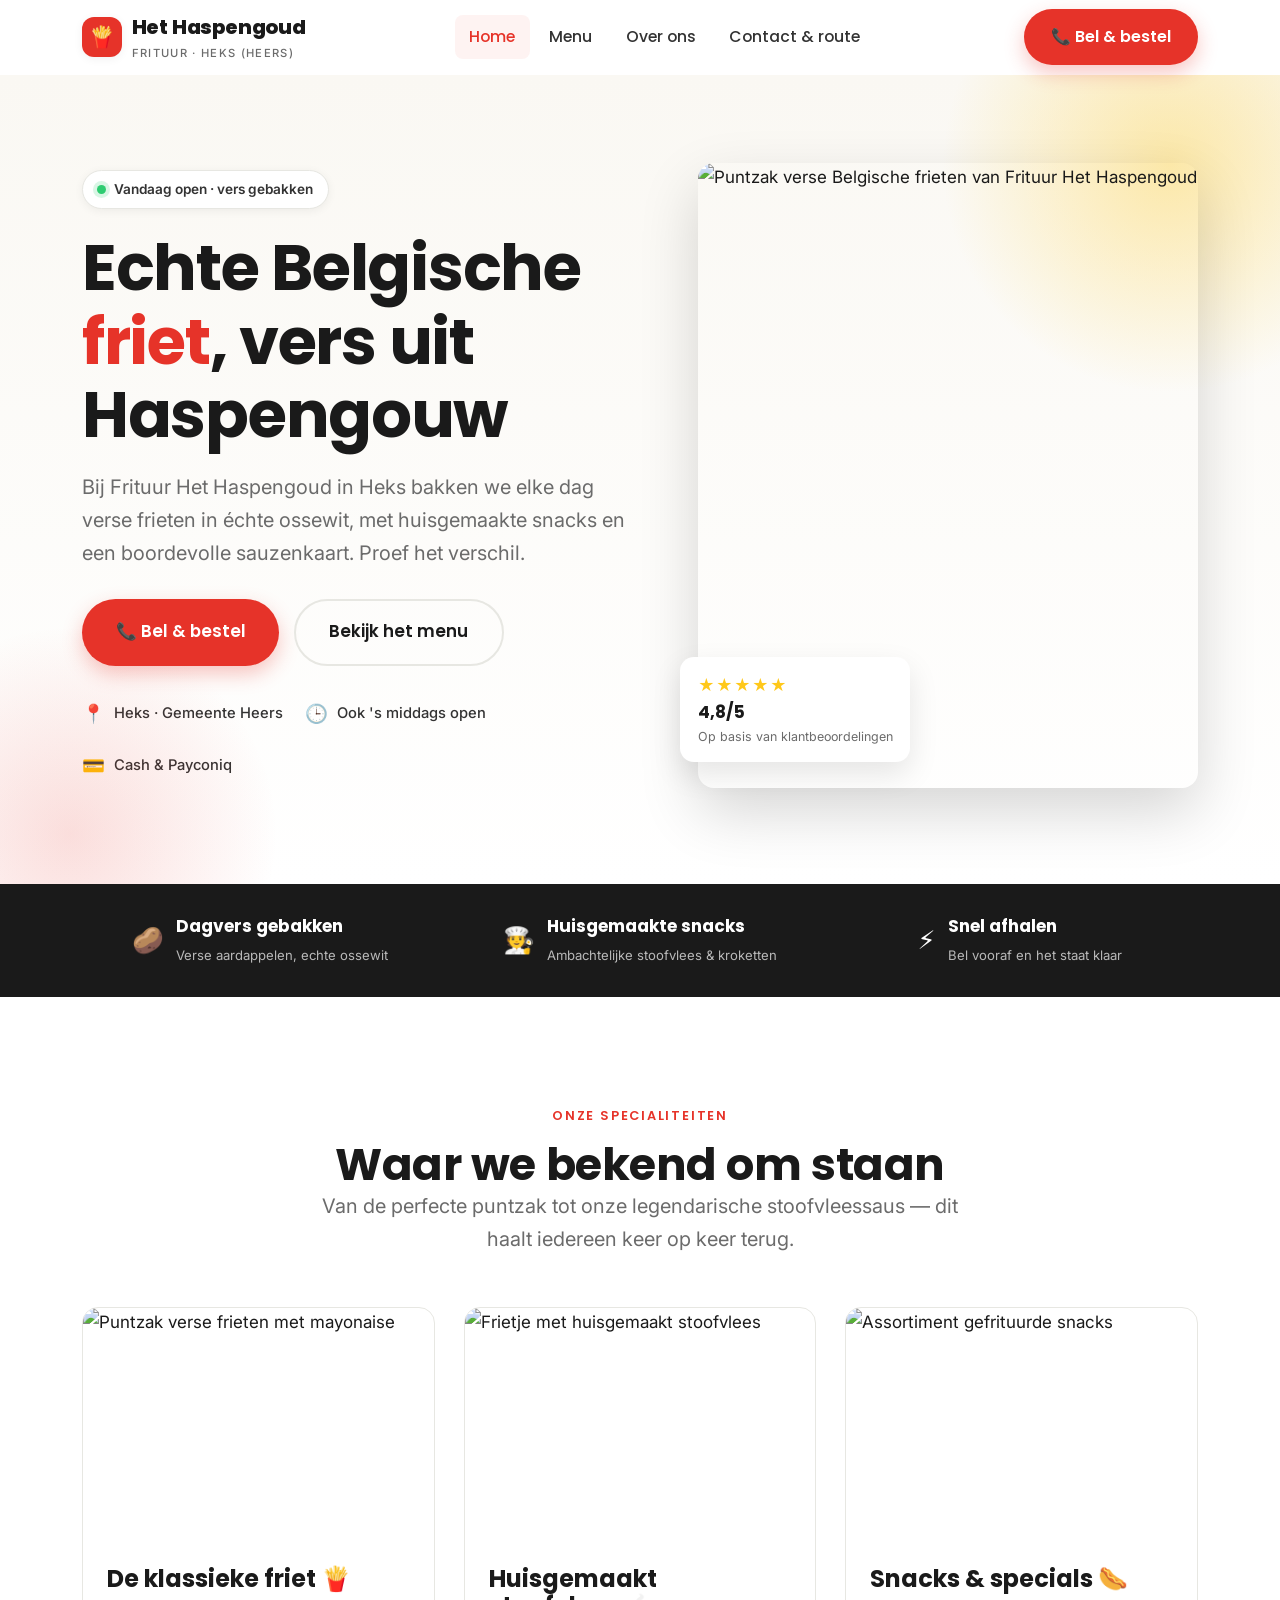
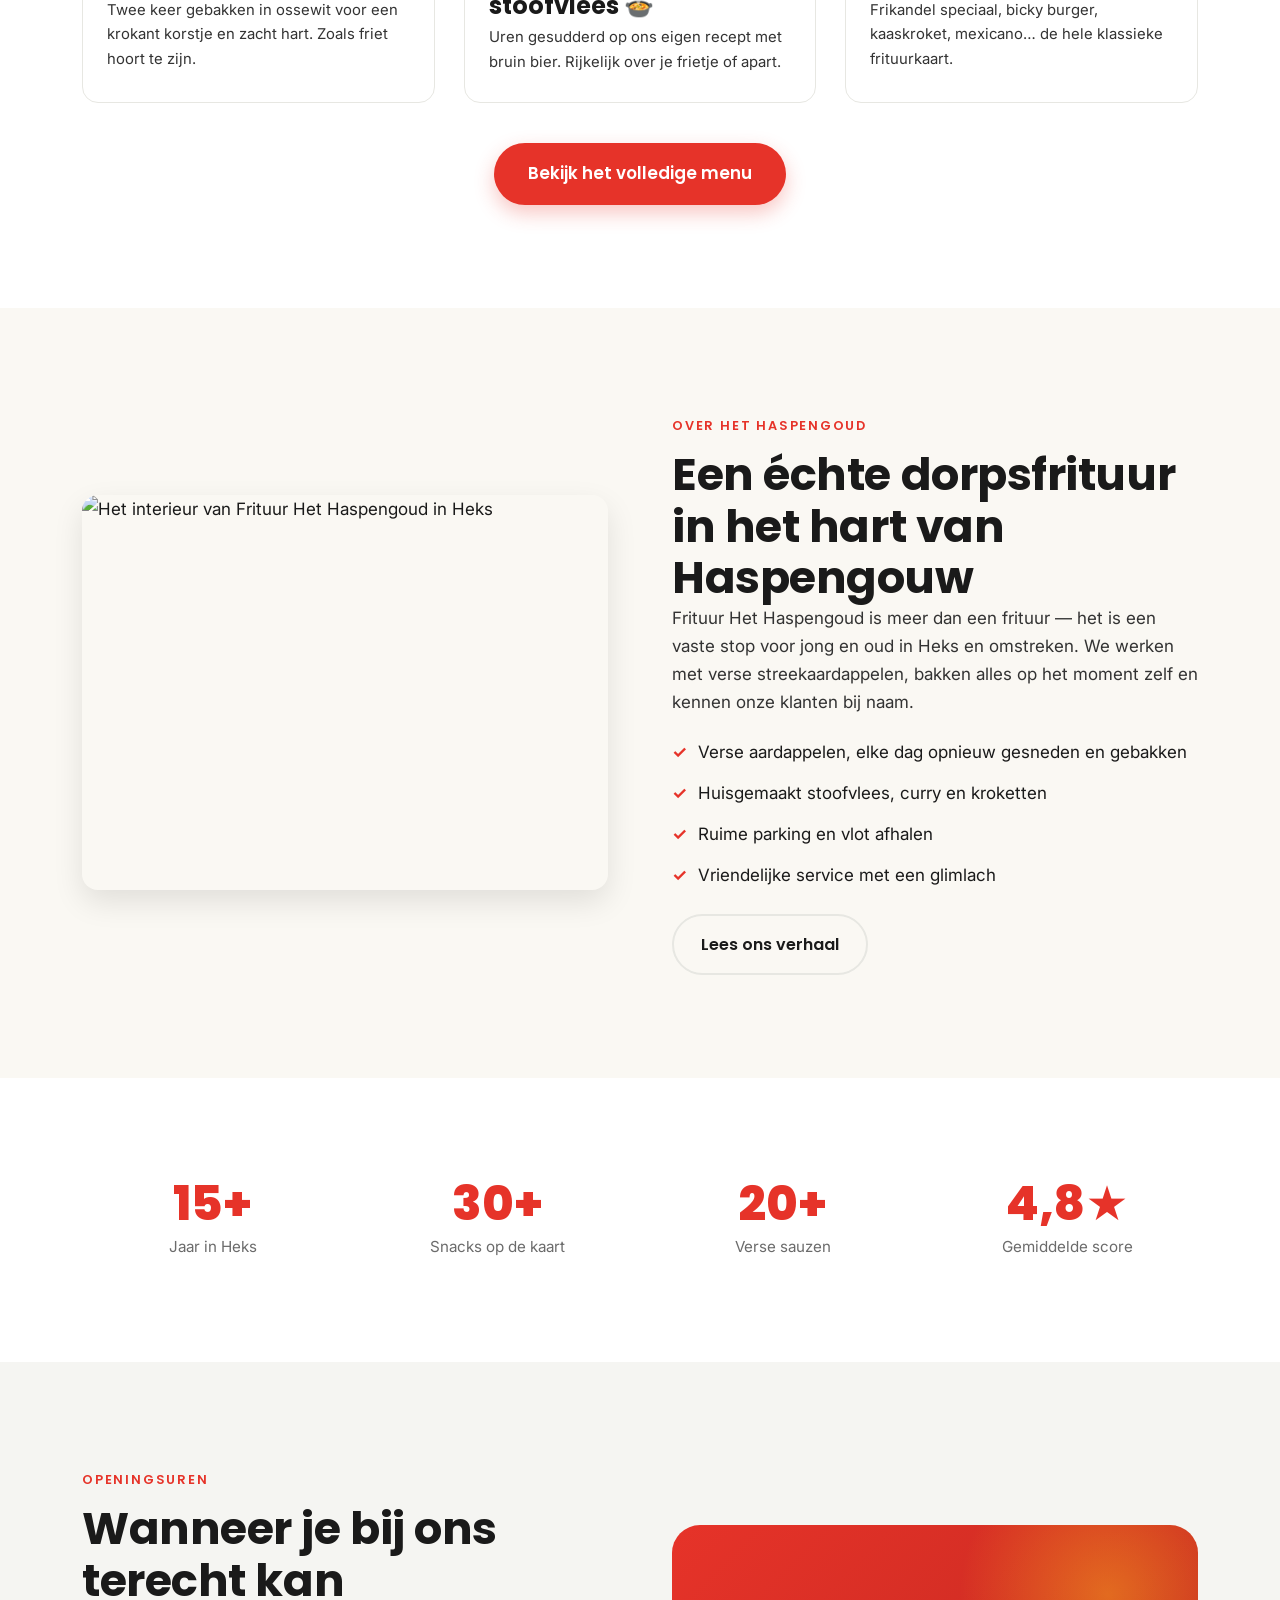
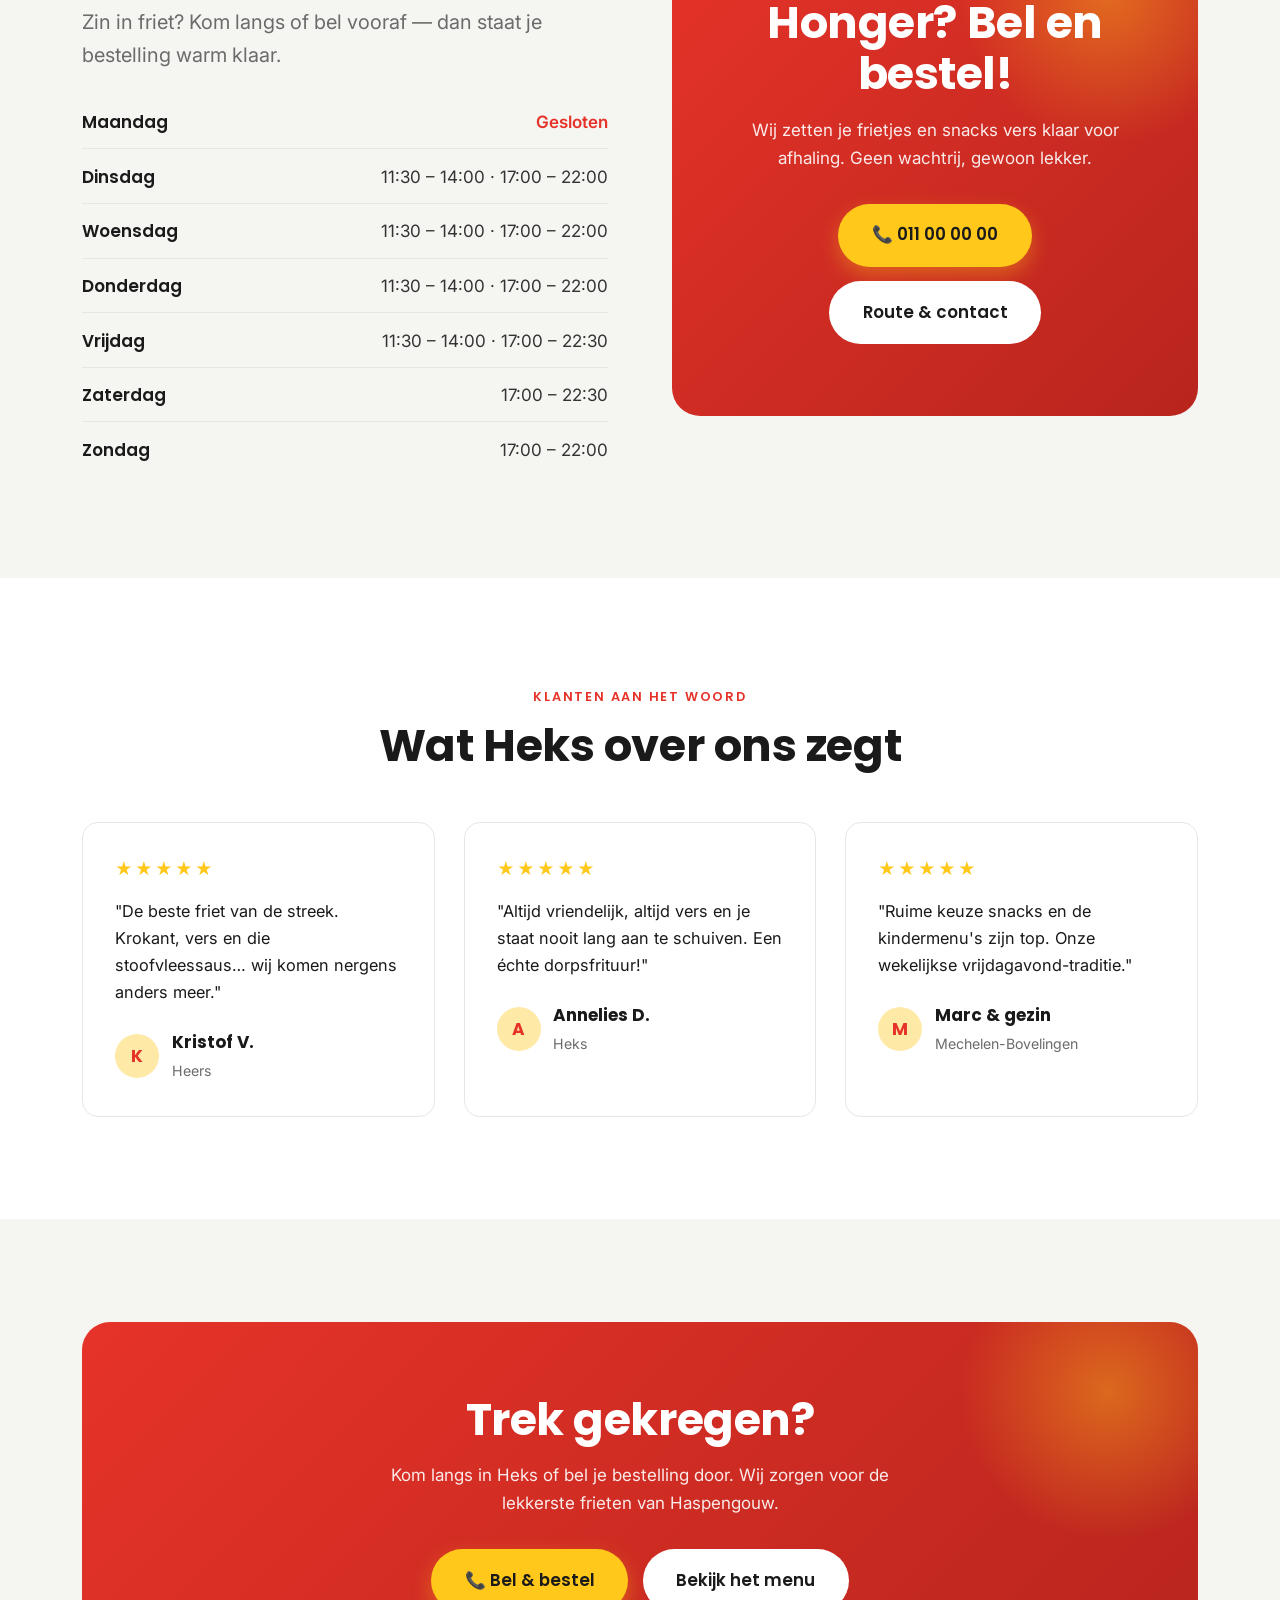
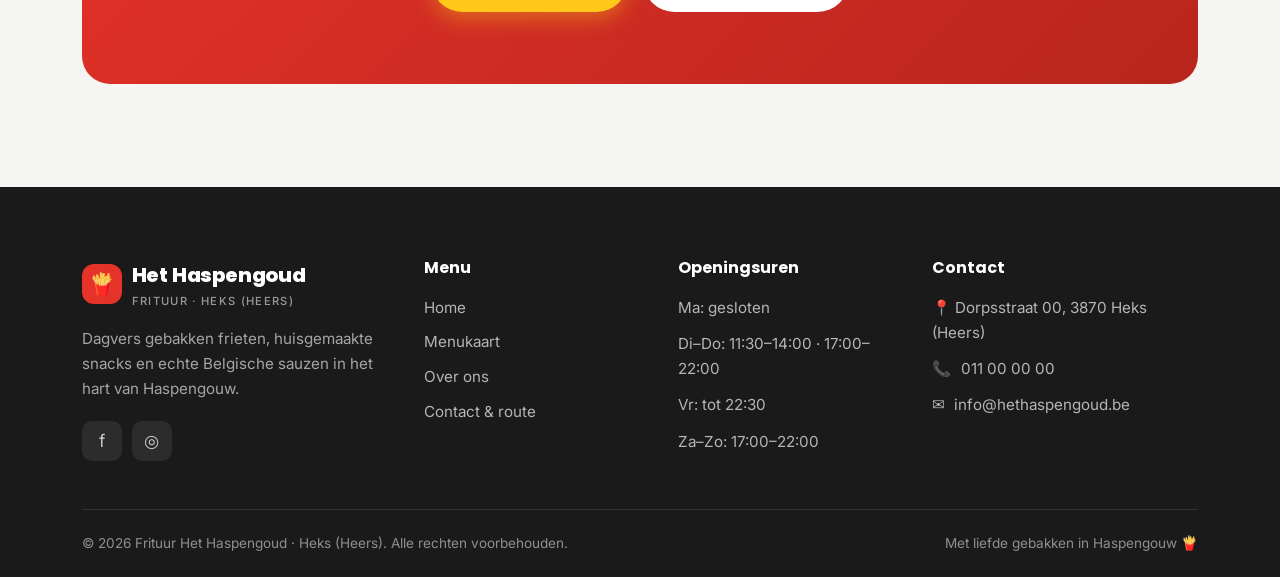
==== index.html @ 10d3e7b6 "Initiele website Frituur Het Haspengoud (Heks/Heers) 4 paginas (home, menu, over-ons, contact) met g" ====
<!DOCTYPE html>
<html lang="nl">
<head>
  <meta charset="UTF-8" />
  <meta name="viewport" content="width=device-width, initial-scale=1.0" />
  <title>Frituur Het Haspengoud — Verse Belgische friet in Heks (Heers)</title>
  <meta name="description" content="Frituur Het Haspengoud in Heks (Heers): dagvers gebakken frieten, huisgemaakte snacks en echte Belgische sauzen. Afhalen? Bel en bestel of kom langs in Haspengouw." />
  <meta name="keywords" content="frituur Heks, frituur Heers, friet Haspengouw, frituur Limburg, verse friet, snackbar Heers" />

  <!-- Open Graph -->
  <meta property="og:type" content="restaurant" />
  <meta property="og:title" content="Frituur Het Haspengoud — Verse Belgische friet in Heks (Heers)" />
  <meta property="og:description" content="Dagvers gebakken frieten, huisgemaakte snacks en echte Belgische sauzen in het hart van Haspengouw." />
  <meta property="og:locale" content="nl_BE" />
  <!-- <meta property="og:image" content="VERVANG-MET-URL-NAAR-FOTO.jpg" /> -->

  <link rel="preconnect" href="https://fonts.googleapis.com" />
  <link rel="preconnect" href="https://fonts.gstatic.com" crossorigin />
  <link href="https://fonts.googleapis.com/css2?family=Poppins:wght@500;600;700;800&family=Inter:wght@400;500;600&display=swap" rel="stylesheet" />
  <link rel="stylesheet" href="styles.css" />
</head>
<body>

  <!-- ============ HEADER ============ -->
  <header class="site-header">
    <div class="container nav">
      <a href="index.html" class="brand" aria-label="Frituur Het Haspengoud — home">
        <span class="brand__mark">🍟</span>
        <span>Het Haspengoud<small>Frituur · Heks (Heers)</small></span>
      </a>

      <nav class="nav-links" aria-label="Hoofdmenu">
        <a href="index.html">Home</a>
        <a href="menu.html">Menu</a>
        <a href="over-ons.html">Over ons</a>
        <a href="contact.html">Contact &amp; route</a>
      </nav>

      <div class="nav-cta">
        <!-- VERVANG telefoonnummer overal door je échte nummer -->
        <a href="tel:+3211000000" class="btn btn--primary nav-call">📞 Bel &amp; bestel</a>
        <button class="nav-toggle" aria-label="Menu openen" aria-expanded="false" aria-controls="hoofdmenu">
          <span></span><span></span><span></span>
        </button>
      </div>
    </div>
  </header>

  <main>
    <!-- ============ HERO ============ -->
    <section class="hero">
      <div class="container hero__grid">
        <div class="hero__content reveal">
          <span class="hero__badge"><span class="dot"></span> Vandaag open · vers gebakken</span>
          <h1>Echte Belgische <span>friet</span>, vers uit Haspengouw</h1>
          <p class="lead">Bij Frituur Het Haspengoud in Heks bakken we elke dag verse frieten in échte ossewit, met huisgemaakte snacks en een boordevolle sauzenkaart. Proef het verschil.</p>
          <div class="btn-row">
            <a href="tel:+3211000000" class="btn btn--primary btn--lg">📞 Bel &amp; bestel</a>
            <a href="menu.html" class="btn btn--ghost btn--lg">Bekijk het menu</a>
          </div>
          <div class="hero__meta">
            <div><span class="ic">📍</span> Heks · Gemeente Heers</div>
            <div><span class="ic">🕒</span> Ook 's middags open</div>
            <div><span class="ic">💳</span> Cash &amp; Payconiq</div>
          </div>
        </div>

        <div class="hero__media reveal d1">
          <!-- FOTO: vervang door een sfeerfoto van je frituur of een puntzak verse friet -->
          <img src="https://placehold.co/720x900/E63329/ffffff?text=Verse+friet+%F0%9F%8D%9F" alt="Puntzak verse Belgische frieten van Frituur Het Haspengoud" />
          <div class="hero__float">
            <div>
              <div class="stars">★★★★★</div>
              <strong>4,8/5</strong>
              <small>Op basis van klantbeoordelingen</small>
            </div>
          </div>
        </div>
      </div>
    </section>

    <!-- ============ USP STRIP ============ -->
    <section class="strip">
      <div class="container">
        <div class="strip__item"><span class="ic">🥔</span><div><strong>Dagvers gebakken</strong><small>Verse aardappelen, echte ossewit</small></div></div>
        <div class="strip__item"><span class="ic">🧑‍🍳</span><div><strong>Huisgemaakte snacks</strong><small>Ambachtelijke stoofvlees &amp; kroketten</small></div></div>
        <div class="strip__item"><span class="ic">⚡</span><div><strong>Snel afhalen</strong><small>Bel vooraf en het staat klaar</small></div></div>
      </div>
    </section>

    <!-- ============ SPECIALITEITEN ============ -->
    <section class="section">
      <div class="container">
        <div class="section-head text-center reveal">
          <span class="eyebrow">Onze specialiteiten</span>
          <h2>Waar we bekend om staan</h2>
          <p class="lead">Van de perfecte puntzak tot onze legendarische stoofvleessaus — dit haalt iedereen keer op keer terug.</p>
        </div>

        <div class="grid grid--3">
          <article class="spec-card reveal">
            <!-- FOTO: puntzak friet -->
            <img src="https://placehold.co/600x400/FFC81A/1A1A1A?text=Verse+friet" alt="Puntzak verse frieten met mayonaise" />
            <div class="spec-card__body">
              <h3>De klassieke friet 🍟</h3>
              <p>Twee keer gebakken in ossewit voor een krokant korstje en zacht hart. Zoals friet hoort te zijn.</p>
            </div>
          </article>
          <article class="spec-card reveal d1">
            <!-- FOTO: frietje stoofvlees -->
            <img src="https://placehold.co/600x400/8B4513/ffffff?text=Stoofvlees" alt="Frietje met huisgemaakt stoofvlees" />
            <div class="spec-card__body">
              <h3>Huisgemaakt stoofvlees 🍲</h3>
              <p>Uren gesudderd op ons eigen recept met bruin bier. Rijkelijk over je frietje of apart.</p>
            </div>
          </article>
          <article class="spec-card reveal d2">
            <!-- FOTO: snacks / frikandel speciaal -->
            <img src="https://placehold.co/600x400/E63329/ffffff?text=Snacks" alt="Assortiment gefrituurde snacks" />
            <div class="spec-card__body">
              <h3>Snacks &amp; specials 🌭</h3>
              <p>Frikandel speciaal, bicky burger, kaaskroket, mexicano… de hele klassieke frituurkaart.</p>
            </div>
          </article>
        </div>

        <div class="btn-row center" style="margin-top:2.5rem">
          <a href="menu.html" class="btn btn--primary btn--lg">Bekijk het volledige menu</a>
        </div>
      </div>
    </section>

    <!-- ============ OVER / SPLIT ============ -->
    <section class="section section--cream">
      <div class="container split">
        <div class="reveal">
          <!-- FOTO: interieur of team van de frituur -->
          <img src="https://placehold.co/720x540/1A1A1A/FFC81A?text=Onze+frituur" alt="Het interieur van Frituur Het Haspengoud in Heks" />
        </div>
        <div class="reveal d1">
          <span class="eyebrow">Over Het Haspengoud</span>
          <h2>Een échte dorpsfrituur in het hart van Haspengouw</h2>
          <p>Frituur Het Haspengoud is meer dan een frituur — het is een vaste stop voor jong en oud in Heks en omstreken. We werken met verse streekaardappelen, bakken alles op het moment zelf en kennen onze klanten bij naam.</p>
          <ul class="split__list">
            <li><span class="ck">✓</span> Verse aardappelen, elke dag opnieuw gesneden en gebakken</li>
            <li><span class="ck">✓</span> Huisgemaakt stoofvlees, curry en kroketten</li>
            <li><span class="ck">✓</span> Ruime parking en vlot afhalen</li>
            <li><span class="ck">✓</span> Vriendelijke service met een glimlach</li>
          </ul>
          <div class="btn-row" style="margin-top:1.6rem">
            <a href="over-ons.html" class="btn btn--ghost">Lees ons verhaal</a>
          </div>
        </div>
      </div>
    </section>

    <!-- ============ STATS ============ -->
    <section class="section">
      <div class="container">
        <div class="stats">
          <div class="reveal"><div class="stat__num">15+</div><div class="stat__label">Jaar in Heks</div></div>
          <div class="reveal d1"><div class="stat__num">30+</div><div class="stat__label">Snacks op de kaart</div></div>
          <div class="reveal d2"><div class="stat__num">20+</div><div class="stat__label">Verse sauzen</div></div>
          <div class="reveal d3"><div class="stat__num">4,8★</div><div class="stat__label">Gemiddelde score</div></div>
        </div>
      </div>
    </section>

    <!-- ============ OPENINGSUREN + CTA ============ -->
    <section class="section section--soft" id="uren">
      <div class="container split">
        <div class="reveal">
          <span class="eyebrow">Openingsuren</span>
          <h2>Wanneer je bij ons terecht kan</h2>
          <p class="lead">Zin in friet? Kom langs of bel vooraf — dan staat je bestelling warm klaar.</p>
          <!-- PAS DE OPENINGSUREN AAN naar je échte uren -->
          <div class="hours" style="margin-top:1.5rem">
            <div class="hours__row closed"><span class="hours__day">Maandag</span><span class="hours__time">Gesloten</span></div>
            <div class="hours__row"><span class="hours__day">Dinsdag</span><span class="hours__time">11:30 – 14:00 · 17:00 – 22:00</span></div>
            <div class="hours__row"><span class="hours__day">Woensdag</span><span class="hours__time">11:30 – 14:00 · 17:00 – 22:00</span></div>
            <div class="hours__row"><span class="hours__day">Donderdag</span><span class="hours__time">11:30 – 14:00 · 17:00 – 22:00</span></div>
            <div class="hours__row"><span class="hours__day">Vrijdag</span><span class="hours__time">11:30 – 14:00 · 17:00 – 22:30</span></div>
            <div class="hours__row"><span class="hours__day">Zaterdag</span><span class="hours__time">17:00 – 22:30</span></div>
            <div class="hours__row"><span class="hours__day">Zondag</span><span class="hours__time">17:00 – 22:00</span></div>
          </div>
        </div>
        <div class="reveal d1">
          <div class="cta-block">
            <h2>Honger? Bel en bestel!</h2>
            <p>Wij zetten je frietjes en snacks vers klaar voor afhaling. Geen wachtrij, gewoon lekker.</p>
            <div class="btn-row">
              <a href="tel:+3211000000" class="btn btn--yellow btn--lg">📞 011 00 00 00</a>
              <a href="contact.html" class="btn btn--light btn--lg">Route &amp; contact</a>
            </div>
          </div>
        </div>
      </div>
    </section>

    <!-- ============ TESTIMONIALS ============ -->
    <section class="section">
      <div class="container">
        <div class="section-head text-center reveal">
          <span class="eyebrow">Klanten aan het woord</span>
          <h2>Wat Heks over ons zegt</h2>
        </div>
        <div class="grid grid--3">
          <div class="quote-card reveal">
            <div class="stars">★★★★★</div>
            <p>"De beste friet van de streek. Krokant, vers en die stoofvleessaus… wij komen nergens anders meer."</p>
            <div class="quote-card__who"><span class="quote-card__avatar">K</span><div><strong>Kristof V.</strong><small>Heers</small></div></div>
          </div>
          <div class="quote-card reveal d1">
            <div class="stars">★★★★★</div>
            <p>"Altijd vriendelijk, altijd vers en je staat nooit lang aan te schuiven. Een échte dorpsfrituur!"</p>
            <div class="quote-card__who"><span class="quote-card__avatar">A</span><div><strong>Annelies D.</strong><small>Heks</small></div></div>
          </div>
          <div class="quote-card reveal d2">
            <div class="stars">★★★★★</div>
            <p>"Ruime keuze snacks en de kindermenu's zijn top. Onze wekelijkse vrijdagavond-traditie."</p>
            <div class="quote-card__who"><span class="quote-card__avatar">M</span><div><strong>Marc &amp; gezin</strong><small>Mechelen-Bovelingen</small></div></div>
          </div>
        </div>
      </div>
    </section>

    <!-- ============ SLOT CTA ============ -->
    <section class="section section--soft">
      <div class="container">
        <div class="cta-block reveal">
          <h2>Trek gekregen?</h2>
          <p>Kom langs in Heks of bel je bestelling door. Wij zorgen voor de lekkerste frieten van Haspengouw.</p>
          <div class="btn-row">
            <a href="tel:+3211000000" class="btn btn--yellow btn--lg">📞 Bel &amp; bestel</a>
            <a href="menu.html" class="btn btn--light btn--lg">Bekijk het menu</a>
          </div>
        </div>
      </div>
    </section>
  </main>

  <!-- ============ FOOTER ============ -->
  <footer class="site-footer">
    <div class="container">
      <div class="footer-grid">
        <div class="footer-brand">
          <a href="index.html" class="brand"><span class="brand__mark">🍟</span><span>Het Haspengoud<small>Frituur · Heks (Heers)</small></span></a>
          <p>Dagvers gebakken frieten, huisgemaakte snacks en echte Belgische sauzen in het hart van Haspengouw.</p>
          <div class="socials">
            <!-- VERVANG # door je échte social media links -->
            <a href="#" aria-label="Facebook">f</a>
            <a href="#" aria-label="Instagram">◎</a>
          </div>
        </div>
        <div>
          <h4>Menu</h4>
          <nav class="footer-links">
            <a href="index.html">Home</a>
            <a href="menu.html">Menukaart</a>
            <a href="over-ons.html">Over ons</a>
            <a href="contact.html">Contact &amp; route</a>
          </nav>
        </div>
        <div>
          <h4>Openingsuren</h4>
          <ul class="footer-contact">
            <li>Ma: gesloten</li>
            <li>Di–Do: 11:30–14:00 · 17:00–22:00</li>
            <li>Vr: tot 22:30</li>
            <li>Za–Zo: 17:00–22:00</li>
          </ul>
        </div>
        <div>
          <h4>Contact</h4>
          <ul class="footer-contact">
            <!-- VERVANG met je échte gegevens -->
            <li>📍 Dorpsstraat 00, 3870 Heks (Heers)</li>
            <li>📞 <a href="tel:+3211000000">011 00 00 00</a></li>
            <li>✉️ <a href="mailto:info@hethaspengoud.be">info@hethaspengoud.be</a></li>
          </ul>
        </div>
      </div>
      <div class="footer-bottom">
        <span>© <span data-year>2025</span> Frituur Het Haspengoud · Heks (Heers). Alle rechten voorbehouden.</span>
        <span>Met liefde gebakken in Haspengouw 🍟</span>
      </div>
    </div>
  </footer>

  <script src="scripts.js"></script>
</body>
</html>
---- styles.css ----
/* ============================================================
   FRITUUR HET HASPENGOUD — Gedeelde stylesheet
   Stijl: Modern & fris | Belgische frituur in Heks (Heers)
   Eén CSS-bestand voor alle pagina's. Mobile-first.
   ============================================================ */

/* -----------------------------
   1. CSS Variabelen (design tokens)
   ----------------------------- */
:root {
  /* Kleuren */
  --tomato:      #E63329;   /* Primair – frituurrood */
  --tomato-dark: #B8251D;
  --geel:        #FFC81A;   /* Accent – frietgeel */
  --geel-soft:   #FFE9A6;
  --ink:         #1A1A1A;   /* Bijna zwart, voor tekst/koppen */
  --charcoal:    #333333;
  --grey:        #6B6B6B;
  --line:        #E7E7E2;
  --cream:       #FAF8F3;   /* Warme lichte sectie-achtergrond */
  --soft:        #F5F5F2;
  --white:       #FFFFFF;

  /* Typografie */
  --font-head: 'Poppins', system-ui, -apple-system, 'Segoe UI', sans-serif;
  --font-body: 'Inter', system-ui, -apple-system, 'Segoe UI', sans-serif;

  /* Spacing / layout */
  --maxw: 1180px;
  --gap: clamp(1rem, 2vw, 2rem);
  --radius: 16px;
  --radius-sm: 10px;
  --shadow-sm: 0 2px 10px rgba(0,0,0,.06);
  --shadow-md: 0 12px 30px rgba(0,0,0,.10);
  --shadow-lg: 0 24px 60px rgba(0,0,0,.16);
  --transition: .28s cubic-bezier(.4,0,.2,1);
}

/* -----------------------------
   2. Reset / normalize
   ----------------------------- */
*, *::before, *::after { box-sizing: border-box; margin: 0; padding: 0; }
html { scroll-behavior: smooth; -webkit-text-size-adjust: 100%; }
body {
  font-family: var(--font-body);
  color: var(--ink);
  background: var(--white);
  line-height: 1.65;
  font-size: 17px;
  -webkit-font-smoothing: antialiased;
  overflow-x: hidden;
}
img { max-width: 100%; display: block; height: auto; }
a { color: inherit; text-decoration: none; }
ul { list-style: none; }
button { font-family: inherit; cursor: pointer; border: none; background: none; }
input, textarea, select { font-family: inherit; font-size: 1rem; }

/* -----------------------------
   3. Typografie
   ----------------------------- */
h1, h2, h3, h4 { font-family: var(--font-head); font-weight: 700; line-height: 1.15; color: var(--ink); }
h1 { font-size: clamp(2.2rem, 5.5vw, 4rem); letter-spacing: -.02em; }
h2 { font-size: clamp(1.8rem, 4vw, 2.8rem); letter-spacing: -.01em; }
h3 { font-size: clamp(1.2rem, 2.2vw, 1.5rem); }
p  { color: var(--charcoal); }
.lead { font-size: clamp(1.05rem, 1.6vw, 1.25rem); color: var(--grey); }

/* Kleine sectie-labels boven titels */
.eyebrow {
  display: inline-block;
  font-family: var(--font-head);
  font-weight: 600;
  font-size: .8rem;
  letter-spacing: .14em;
  text-transform: uppercase;
  color: var(--tomato);
  margin-bottom: .8rem;
}

/* -----------------------------
   4. Layout helpers
   ----------------------------- */
.container { width: 100%; max-width: var(--maxw); margin-inline: auto; padding-inline: clamp(1.1rem, 4vw, 2rem); }
.section { padding: clamp(3.5rem, 8vw, 7rem) 0; }
.section--soft  { background: var(--soft); }
.section--cream { background: var(--cream); }
.section--dark  { background: var(--ink); color: #fff; }
.section--dark h2, .section--dark h3 { color: #fff; }
.section--dark p { color: #C9C9C9; }
.text-center { text-align: center; }
.section-head { max-width: 640px; margin: 0 auto clamp(2rem, 4vw, 3.2rem); }
.section-head.text-center { text-align: center; }

/* -----------------------------
   5. Buttons
   ----------------------------- */
.btn {
  display: inline-flex; align-items: center; justify-content: center; gap: .55rem;
  font-family: var(--font-head); font-weight: 600; font-size: 1rem;
  padding: .95rem 1.7rem; border-radius: 999px;
  transition: transform var(--transition), box-shadow var(--transition), background var(--transition), color var(--transition);
  white-space: nowrap;
}
.btn:active { transform: translateY(1px); }
.btn--primary { background: var(--tomato); color: #fff; box-shadow: 0 8px 20px rgba(230,51,41,.28); }
.btn--primary:hover { background: var(--tomato-dark); transform: translateY(-2px); box-shadow: 0 12px 26px rgba(230,51,41,.34); }
.btn--yellow { background: var(--geel); color: var(--ink); box-shadow: 0 8px 20px rgba(255,200,26,.35); }
.btn--yellow:hover { transform: translateY(-2px); box-shadow: 0 12px 26px rgba(255,200,26,.45); }
.btn--ghost { background: transparent; color: var(--ink); border: 2px solid var(--line); }
.btn--ghost:hover { border-color: var(--ink); transform: translateY(-2px); }
.btn--light { background: #fff; color: var(--ink); }
.btn--light:hover { transform: translateY(-2px); box-shadow: var(--shadow-md); }
.btn--lg { padding: 1.1rem 2.1rem; font-size: 1.05rem; }
.btn-row { display: flex; flex-wrap: wrap; gap: .9rem; }
.btn-row.center { justify-content: center; }

/* -----------------------------
   6. Header / navigatie
   ----------------------------- */
.site-header {
  position: sticky; top: 0; z-index: 100;
  background: rgba(255,255,255,.92);
  backdrop-filter: saturate(180%) blur(12px);
  border-bottom: 1px solid transparent;
  transition: box-shadow var(--transition), border-color var(--transition);
}
.site-header.scrolled { box-shadow: var(--shadow-sm); border-color: var(--line); }
.nav { display: flex; align-items: center; justify-content: space-between; height: 74px; }
.brand { display: flex; align-items: center; gap: .6rem; font-family: var(--font-head); font-weight: 800; font-size: 1.25rem; letter-spacing: -.01em; }
.brand__mark {
  width: 40px; height: 40px; border-radius: 12px; flex: none;
  background: var(--tomato); color: #fff;
  display: grid; place-items: center; font-size: 1.3rem; box-shadow: var(--shadow-sm);
}
.brand small { display: block; font-family: var(--font-body); font-weight: 500; font-size: .7rem; letter-spacing: .12em; text-transform: uppercase; color: var(--grey); }

.nav-links { display: flex; align-items: center; gap: .3rem; }
.nav-links a {
  font-family: var(--font-head); font-weight: 500; font-size: .98rem;
  padding: .55rem .9rem; border-radius: 8px; color: var(--charcoal);
  transition: color var(--transition), background var(--transition);
}
.nav-links a:hover, .nav-links a.active { color: var(--tomato); background: rgba(230,51,41,.06); }
.nav-cta { display: flex; align-items: center; gap: .6rem; }

.nav-toggle { display: none; width: 44px; height: 44px; border-radius: 10px; }
.nav-toggle span { display: block; width: 22px; height: 2px; background: var(--ink); margin: 5px auto; border-radius: 2px; transition: var(--transition); }
.nav-toggle.open span:nth-child(1) { transform: translateY(7px) rotate(45deg); }
.nav-toggle.open span:nth-child(2) { opacity: 0; }
.nav-toggle.open span:nth-child(3) { transform: translateY(-7px) rotate(-45deg); }

/* -----------------------------
   7. Hero
   ----------------------------- */
.hero { position: relative; padding: clamp(3rem, 7vw, 5.5rem) 0 clamp(3.5rem, 8vw, 6rem); background: linear-gradient(180deg, var(--cream), #fff); overflow: hidden; }
.hero::before {
  content: ""; position: absolute; top: -140px; right: -120px; width: 460px; height: 460px;
  background: radial-gradient(circle, rgba(255,200,26,.35), transparent 70%); border-radius: 50%; pointer-events: none;
}
.hero::after {
  content: ""; position: absolute; bottom: -160px; left: -140px; width: 420px; height: 420px;
  background: radial-gradient(circle, rgba(230,51,41,.16), transparent 70%); border-radius: 50%; pointer-events: none;
}
.hero__grid { position: relative; display: grid; grid-template-columns: 1.05fr .95fr; gap: clamp(2rem, 5vw, 4rem); align-items: center; }
.hero__badge {
  display: inline-flex; align-items: center; gap: .5rem; background: #fff; border: 1px solid var(--line);
  padding: .45rem .9rem; border-radius: 999px; font-size: .85rem; font-weight: 600; color: var(--charcoal);
  box-shadow: var(--shadow-sm); margin-bottom: 1.4rem;
}
.hero__badge .dot { width: 9px; height: 9px; border-radius: 50%; background: #2ecc71; box-shadow: 0 0 0 4px rgba(46,204,113,.18); }
.hero h1 span { color: var(--tomato); }
.hero p.lead { margin: 1.2rem 0 1.8rem; max-width: 42ch; }
.hero__meta { display: flex; flex-wrap: wrap; gap: 1.4rem; margin-top: 2rem; }
.hero__meta div { display: flex; align-items: center; gap: .55rem; font-size: .92rem; color: var(--charcoal); font-weight: 500; }
.hero__meta .ic { font-size: 1.15rem; }

.hero__media { position: relative; }
.hero__media img { width: 100%; border-radius: var(--radius); box-shadow: var(--shadow-lg); aspect-ratio: 4/5; object-fit: cover; }
.hero__float {
  position: absolute; left: -18px; bottom: 26px; background: #fff; border-radius: 14px;
  padding: .9rem 1.1rem; box-shadow: var(--shadow-md); display: flex; align-items: center; gap: .7rem;
}
.hero__float .stars { color: var(--geel); font-size: 1rem; letter-spacing: 1px; }
.hero__float strong { font-family: var(--font-head); font-size: 1.05rem; }
.hero__float small { display: block; color: var(--grey); font-size: .78rem; }

/* -----------------------------
   8. Feature / info balk
   ----------------------------- */
.strip { background: var(--ink); color: #fff; }
.strip .container { display: grid; grid-template-columns: repeat(3, 1fr); gap: 1.5rem; padding-block: 1.8rem; }
.strip__item { display: flex; align-items: center; gap: .8rem; justify-content: center; text-align: left; }
.strip__item .ic { font-size: 1.6rem; }
.strip__item strong { display: block; font-family: var(--font-head); }
.strip__item small { color: #B9B9B9; font-size: .82rem; }

/* -----------------------------
   9. Cards / grids
   ----------------------------- */
.grid { display: grid; gap: clamp(1.1rem, 2.4vw, 1.8rem); }
.grid--3 { grid-template-columns: repeat(3, 1fr); }
.grid--2 { grid-template-columns: repeat(2, 1fr); }
.grid--4 { grid-template-columns: repeat(4, 1fr); }

.card {
  background: #fff; border: 1px solid var(--line); border-radius: var(--radius);
  padding: 1.9rem; transition: transform var(--transition), box-shadow var(--transition), border-color var(--transition);
}
.card:hover { transform: translateY(-6px); box-shadow: var(--shadow-md); border-color: transparent; }
.card__icon {
  width: 56px; height: 56px; border-radius: 14px; display: grid; place-items: center;
  font-size: 1.6rem; background: var(--geel-soft); margin-bottom: 1.1rem;
}
.card h3 { margin-bottom: .5rem; }
.card p { font-size: .96rem; }

/* Specialiteit-kaart met beeld */
.spec-card { background: #fff; border: 1px solid var(--line); border-radius: var(--radius); overflow: hidden; transition: transform var(--transition), box-shadow var(--transition); }
.spec-card:hover { transform: translateY(-6px); box-shadow: var(--shadow-md); }
.spec-card img { aspect-ratio: 3/2; object-fit: cover; width: 100%; }
.spec-card__body { padding: 1.4rem 1.5rem 1.7rem; }
.spec-card__body h3 { margin-bottom: .35rem; }
.spec-card__body p { font-size: .93rem; }

/* -----------------------------
   10. Stats
   ----------------------------- */
.stats { display: grid; grid-template-columns: repeat(4, 1fr); gap: 1.5rem; text-align: center; }
.stat__num { font-family: var(--font-head); font-weight: 800; font-size: clamp(2rem, 4vw, 3rem); color: var(--tomato); line-height: 1; }
.stat__label { color: var(--grey); font-size: .95rem; margin-top: .4rem; }

/* -----------------------------
   11. Menu (menukaart)
   ----------------------------- */
.menu-tabs { display: flex; flex-wrap: wrap; gap: .6rem; justify-content: center; margin-bottom: 2.5rem; }
.menu-tab {
  font-family: var(--font-head); font-weight: 600; font-size: .95rem; padding: .6rem 1.2rem;
  border-radius: 999px; border: 1px solid var(--line); background: #fff; color: var(--charcoal);
  transition: var(--transition);
}
.menu-tab:hover { border-color: var(--tomato); color: var(--tomato); }
.menu-tab.active { background: var(--tomato); color: #fff; border-color: var(--tomato); }

.menu-panel { display: none; animation: fadeUp .4s ease; }
.menu-panel.active { display: block; }

.menu-list { display: grid; grid-template-columns: repeat(2, 1fr); gap: .4rem 3rem; }
.menu-item {
  display: flex; align-items: baseline; gap: .8rem; padding: .85rem 0; border-bottom: 1px dashed var(--line);
}
.menu-item__name { font-family: var(--font-head); font-weight: 600; font-size: 1.02rem; white-space: nowrap; }
.menu-item__desc { color: var(--grey); font-size: .86rem; }
.menu-item__dots { flex: 1; border-bottom: 2px dotted var(--line); transform: translateY(-4px); min-width: 12px; }
.menu-item__price { font-family: var(--font-head); font-weight: 700; color: var(--tomato); white-space: nowrap; }
.menu-note { margin-top: 1.8rem; font-size: .88rem; color: var(--grey); text-align: center; }

.tag { display: inline-block; font-family: var(--font-head); font-size: .68rem; font-weight: 700; letter-spacing: .05em; text-transform: uppercase; padding: .15rem .5rem; border-radius: 6px; background: var(--geel); color: var(--ink); margin-left: .5rem; vertical-align: middle; }
.tag--hot { background: var(--tomato); color: #fff; }

/* -----------------------------
   12. Openingsuren
   ----------------------------- */
.hours { display: grid; gap: .1rem; }
.hours__row { display: flex; justify-content: space-between; gap: 1rem; padding: .75rem 0; border-bottom: 1px solid var(--line); }
.hours__row:last-child { border-bottom: none; }
.hours__day { font-family: var(--font-head); font-weight: 600; }
.hours__time { color: var(--charcoal); }
.hours__row.closed .hours__time { color: var(--tomato); font-weight: 600; }
.hours__row.today { background: var(--geel-soft); margin-inline: -1rem; padding-inline: 1rem; border-radius: 8px; border-bottom: none; }

/* -----------------------------
   13. Testimonials
   ----------------------------- */
.quote-card { background: #fff; border: 1px solid var(--line); border-radius: var(--radius); padding: 2rem; }
.quote-card .stars { color: var(--geel); letter-spacing: 2px; margin-bottom: .9rem; }
.quote-card p { font-size: 1.02rem; color: var(--ink); }
.quote-card__who { display: flex; align-items: center; gap: .8rem; margin-top: 1.4rem; }
.quote-card__avatar { width: 44px; height: 44px; border-radius: 50%; background: var(--geel-soft); display: grid; place-items: center; font-family: var(--font-head); font-weight: 700; color: var(--tomato); }
.quote-card__who strong { font-family: var(--font-head); display: block; }
.quote-card__who small { color: var(--grey); }

/* -----------------------------
   14. Over ons / split content
   ----------------------------- */
.split { display: grid; grid-template-columns: 1fr 1fr; gap: clamp(2rem, 5vw, 4rem); align-items: center; }
.split img { border-radius: var(--radius); box-shadow: var(--shadow-md); width: 100%; aspect-ratio: 4/3; object-fit: cover; }
.split__list { margin-top: 1.4rem; display: grid; gap: .8rem; }
.split__list li { display: flex; gap: .7rem; align-items: flex-start; }
.split__list .ck { color: var(--tomato); font-weight: 700; flex: none; }

.values { display: grid; grid-template-columns: repeat(3,1fr); gap: 1.5rem; }
.value h3 { display: flex; align-items: center; gap: .6rem; margin-bottom: .5rem; }
.value .ic { font-size: 1.4rem; }

/* -----------------------------
   15. CTA blok
   ----------------------------- */
.cta-block { position: relative; background: linear-gradient(135deg, var(--tomato), var(--tomato-dark)); color: #fff; border-radius: clamp(18px, 3vw, 28px); padding: clamp(2.5rem, 6vw, 4.5rem); overflow: hidden; text-align: center; }
.cta-block::before { content: ""; position: absolute; top: -80px; right: -60px; width: 300px; height: 300px; background: radial-gradient(circle, rgba(255,200,26,.4), transparent 70%); border-radius: 50%; }
.cta-block h2 { color: #fff; position: relative; }
.cta-block p { color: rgba(255,255,255,.9); position: relative; max-width: 52ch; margin: 1rem auto 2rem; }
.cta-block .btn-row { position: relative; justify-content: center; }

/* -----------------------------
   16. Contact / formulier
   ----------------------------- */
.contact-grid { display: grid; grid-template-columns: 1fr 1fr; gap: clamp(2rem, 4vw, 3.5rem); align-items: start; }
.info-card { display: flex; gap: 1rem; padding: 1.3rem; border: 1px solid var(--line); border-radius: var(--radius); background: #fff; transition: var(--transition); }
.info-card:hover { box-shadow: var(--shadow-sm); border-color: transparent; }
.info-card .ic { width: 46px; height: 46px; border-radius: 12px; background: var(--geel-soft); display: grid; place-items: center; font-size: 1.3rem; flex: none; }
.info-card h3 { font-size: 1.05rem; margin-bottom: .2rem; }
.info-card a, .info-card p { color: var(--charcoal); font-size: .96rem; }
.info-card a:hover { color: var(--tomato); }
.info-stack { display: grid; gap: 1rem; }

.form { background: #fff; border: 1px solid var(--line); border-radius: var(--radius); padding: clamp(1.5rem, 3vw, 2.4rem); box-shadow: var(--shadow-sm); }
.field { margin-bottom: 1.1rem; }
.field label { display: block; font-family: var(--font-head); font-weight: 600; font-size: .9rem; margin-bottom: .4rem; }
.field input, .field textarea, .field select {
  width: 100%; padding: .85rem 1rem; border: 1px solid var(--line); border-radius: var(--radius-sm);
  background: var(--soft); transition: var(--transition); color: var(--ink);
}
.field input:focus, .field textarea:focus, .field select:focus { outline: none; border-color: var(--tomato); background: #fff; box-shadow: 0 0 0 4px rgba(230,51,41,.1); }
.field textarea { min-height: 130px; resize: vertical; }
.field.error input, .field.error textarea { border-color: var(--tomato); }
.field .err-msg { display: none; color: var(--tomato); font-size: .82rem; margin-top: .35rem; }
.field.error .err-msg { display: block; }
.form-note { font-size: .82rem; color: var(--grey); margin-top: .6rem; }
.form-success { display: none; padding: 1rem 1.2rem; background: #e8f8ee; border: 1px solid #b6e6c8; border-radius: var(--radius-sm); color: #1c7a42; font-weight: 600; margin-bottom: 1rem; }
.form-success.show { display: block; animation: fadeUp .4s ease; }

/* Kaart / map placeholder */
.map-embed { border-radius: var(--radius); overflow: hidden; box-shadow: var(--shadow-sm); border: 1px solid var(--line); }
.map-embed iframe { display: block; width: 100%; height: 100%; min-height: 340px; border: 0; }

/* -----------------------------
   17. FAQ
   ----------------------------- */
.faq { max-width: 760px; margin-inline: auto; }
.faq-item { border: 1px solid var(--line); border-radius: var(--radius-sm); margin-bottom: .8rem; background: #fff; overflow: hidden; }
.faq-q { width: 100%; text-align: left; display: flex; justify-content: space-between; align-items: center; gap: 1rem; padding: 1.15rem 1.3rem; font-family: var(--font-head); font-weight: 600; font-size: 1.02rem; }
.faq-q .plus { flex: none; font-size: 1.4rem; color: var(--tomato); transition: var(--transition); }
.faq-item.open .plus { transform: rotate(45deg); }
.faq-a { max-height: 0; overflow: hidden; transition: max-height var(--transition); }
.faq-a p { padding: 0 1.3rem 1.2rem; color: var(--grey); font-size: .96rem; }

/* -----------------------------
   18. Footer
   ----------------------------- */
.site-footer { background: var(--ink); color: #C9C9C9; padding-top: clamp(3rem, 6vw, 4.5rem); }
.footer-grid { display: grid; grid-template-columns: 1.4fr 1fr 1fr 1.2fr; gap: 2rem; padding-bottom: 3rem; }
.footer-brand .brand { color: #fff; margin-bottom: 1rem; }
.footer-brand .brand small { color: #9a9a9a; }
.footer-brand p { color: #A5A5A5; font-size: .95rem; max-width: 34ch; }
.site-footer h4 { color: #fff; font-size: 1rem; margin-bottom: 1.1rem; }
.footer-links { display: grid; gap: .6rem; }
.footer-links a, .footer-contact li { color: #B5B5B5; font-size: .95rem; transition: color var(--transition); }
.footer-links a:hover { color: var(--geel); }
.footer-contact { display: grid; gap: .7rem; }
.footer-contact li { display: flex; gap: .6rem; align-items: flex-start; }
.socials { display: flex; gap: .6rem; margin-top: 1.2rem; }
.socials a { width: 40px; height: 40px; border-radius: 10px; background: rgba(255,255,255,.08); display: grid; place-items: center; font-size: 1.1rem; transition: var(--transition); }
.socials a:hover { background: var(--tomato); transform: translateY(-2px); }
.footer-bottom { border-top: 1px solid rgba(255,255,255,.1); padding: 1.4rem 0; display: flex; flex-wrap: wrap; gap: .6rem 1.5rem; justify-content: space-between; align-items: center; font-size: .85rem; color: #8f8f8f; }

/* -----------------------------
   19. Page hero (subpagina's)
   ----------------------------- */
.page-hero { background: linear-gradient(180deg, var(--cream), #fff); padding: clamp(2.6rem, 6vw, 4.5rem) 0 clamp(2rem, 4vw, 3rem); text-align: center; position: relative; overflow: hidden; }
.page-hero::before { content: ""; position: absolute; top: -120px; right: -80px; width: 340px; height: 340px; background: radial-gradient(circle, rgba(255,200,26,.28), transparent 70%); border-radius: 50%; }
.page-hero p { position: relative; }
.crumbs { position: relative; font-size: .85rem; color: var(--grey); margin-top: .8rem; }
.crumbs a:hover { color: var(--tomato); }

/* -----------------------------
   20. Scroll-reveal animatie
   ----------------------------- */
.reveal { opacity: 0; transform: translateY(28px); transition: opacity .7s ease, transform .7s ease; }
.reveal.visible { opacity: 1; transform: none; }
.reveal.d1 { transition-delay: .08s; }
.reveal.d2 { transition-delay: .16s; }
.reveal.d3 { transition-delay: .24s; }
@keyframes fadeUp { from { opacity: 0; transform: translateY(14px); } to { opacity: 1; transform: none; } }

/* -----------------------------
   21. Responsive
   ----------------------------- */
@media (max-width: 940px) {
  .hero__grid { grid-template-columns: 1fr; }
  .hero__media { order: -1; max-width: 460px; margin-inline: auto; }
  .hero__media img { aspect-ratio: 16/10; }
  .split, .contact-grid { grid-template-columns: 1fr; }
  .grid--4 { grid-template-columns: repeat(2, 1fr); }
  .values { grid-template-columns: 1fr; }
  .footer-grid { grid-template-columns: 1fr 1fr; }
  .stats { grid-template-columns: repeat(2, 1fr); gap: 2rem 1rem; }
}
@media (max-width: 760px) {
  /* Mobiele nav */
  .nav-toggle { display: block; }
  .nav-links {
    position: fixed; inset: 74px 0 auto 0; flex-direction: column; align-items: stretch;
    background: #fff; padding: 1rem 1.2rem 1.6rem; gap: .2rem; box-shadow: var(--shadow-md);
    transform: translateY(-140%); transition: transform var(--transition); border-bottom: 1px solid var(--line);
  }
  .nav-links.open { transform: translateY(0); }
  .nav-links a { padding: .9rem 1rem; font-size: 1.05rem; }
  .nav-cta .btn:not(.nav-call) { display: none; }
  .nav-call { padding: .6rem 1rem; font-size: .9rem; }

  .grid--3, .grid--2, .grid--4 { grid-template-columns: 1fr; }
  .strip .container { grid-template-columns: 1fr; gap: 1rem; }
  .menu-list { grid-template-columns: 1fr; gap: 0 0; }
  .footer-grid { grid-template-columns: 1fr; }
  .footer-bottom { flex-direction: column; text-align: center; }
  .hero__float { left: 50%; transform: translateX(-50%); bottom: -22px; }
}
@media (max-width: 420px) {
  .stats { grid-template-columns: 1fr; }
  .btn-row .btn { width: 100%; }
}

/* Toegankelijkheid: respecteer reduced motion */
@media (prefers-reduced-motion: reduce) {
  * { animation: none !important; transition: none !important; scroll-behavior: auto !important; }
  .reveal { opacity: 1; transform: none; }
}
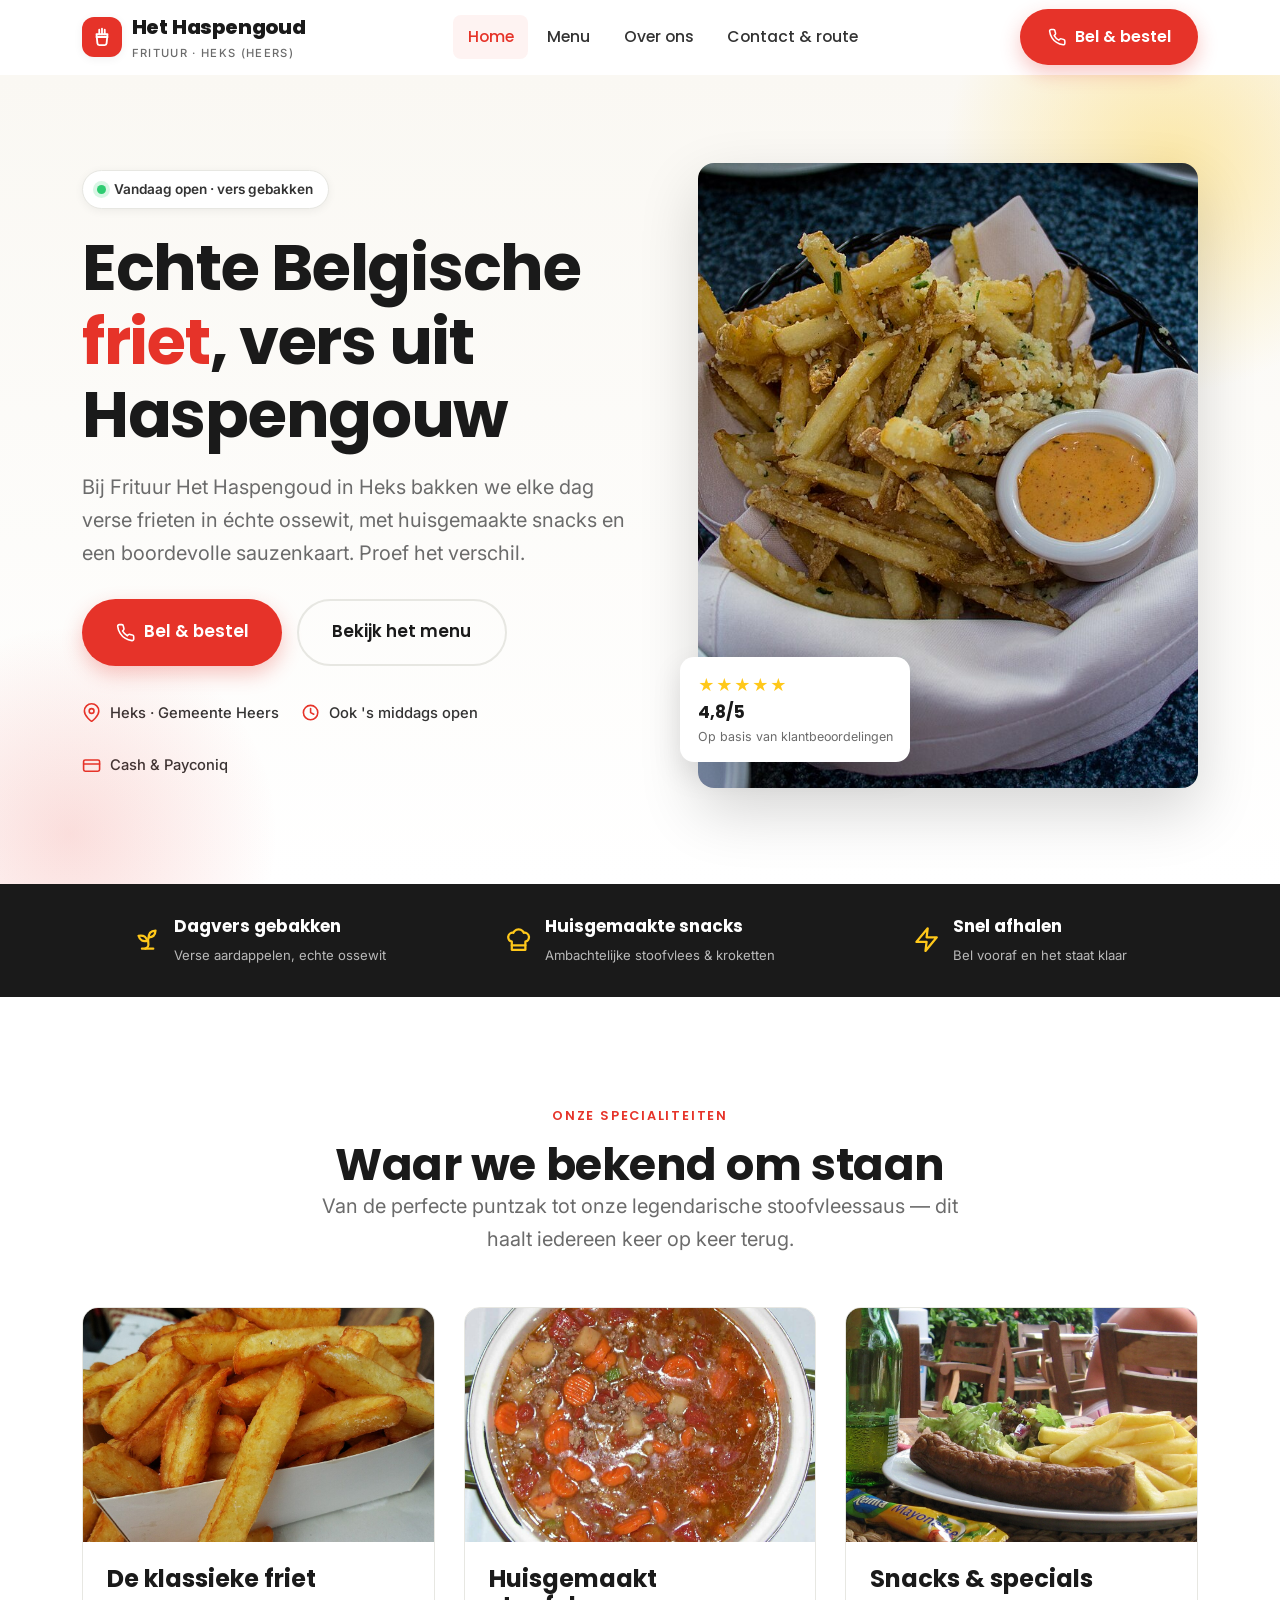
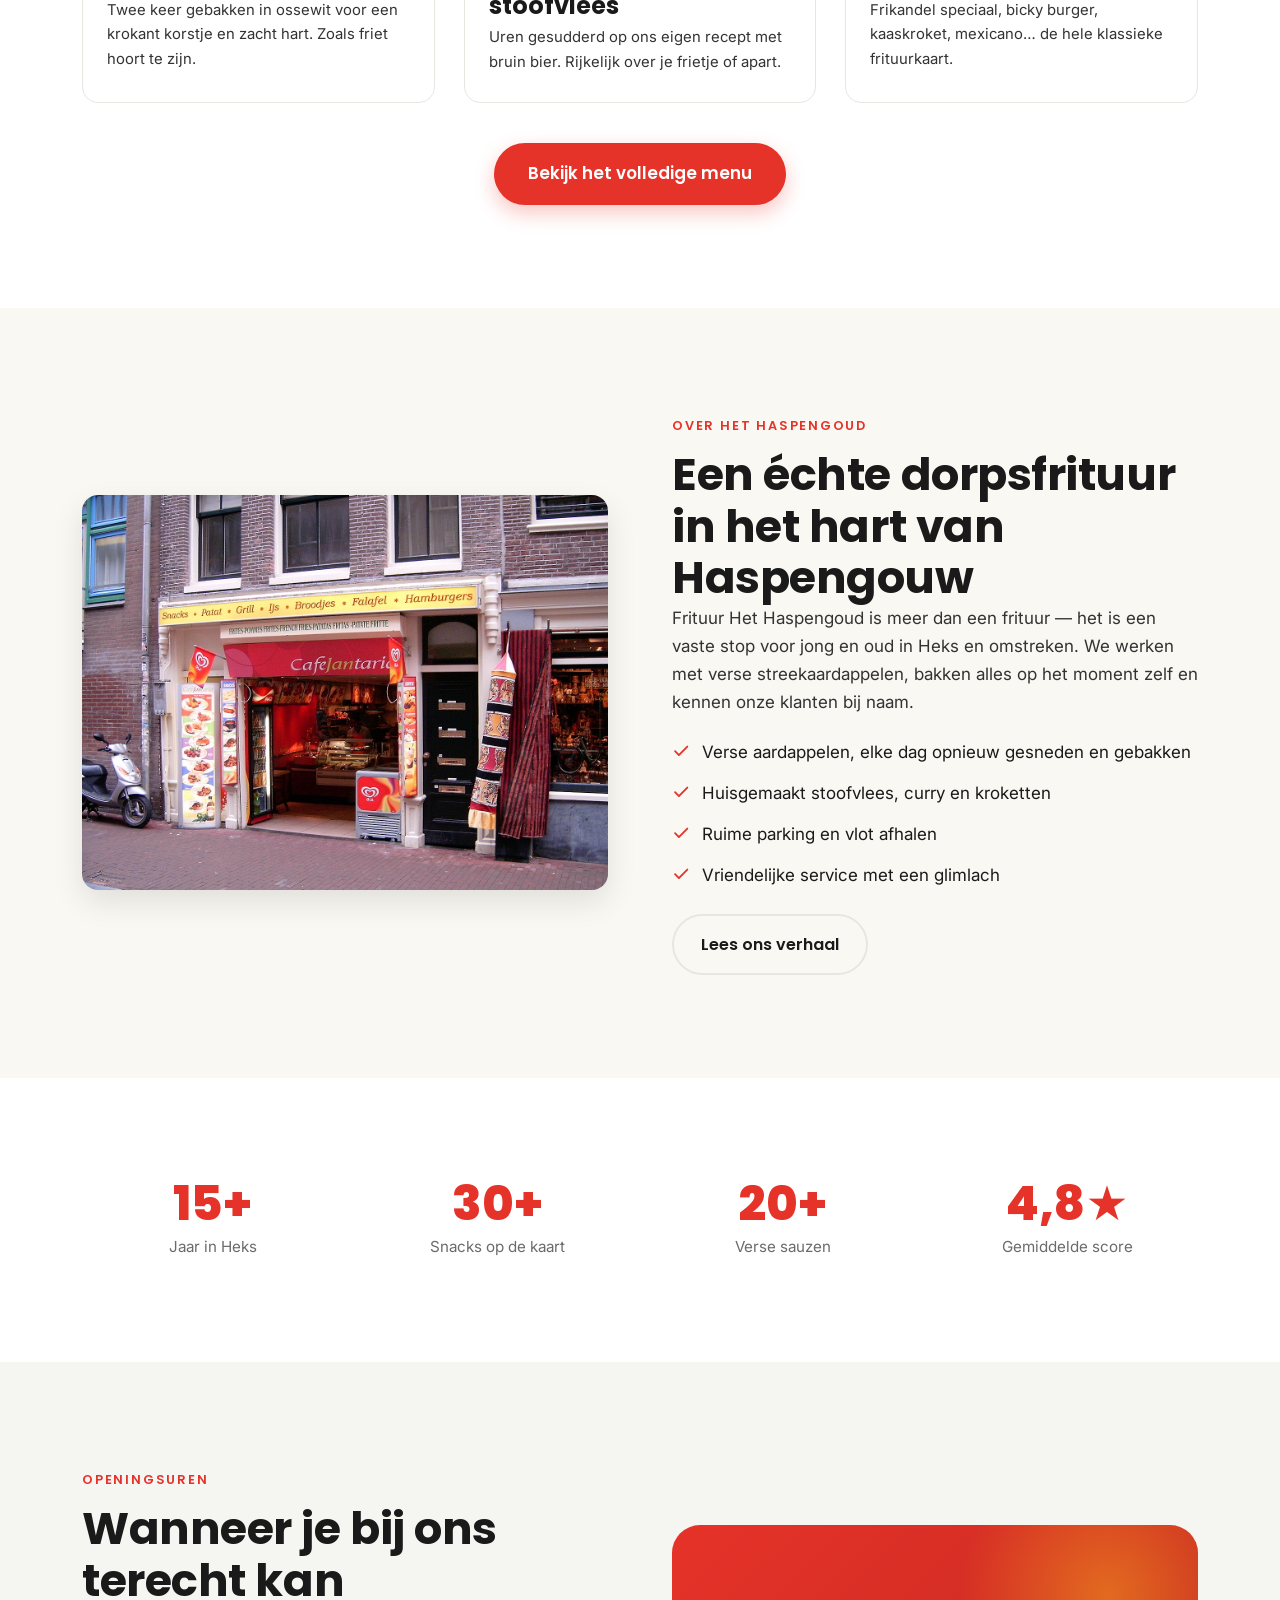
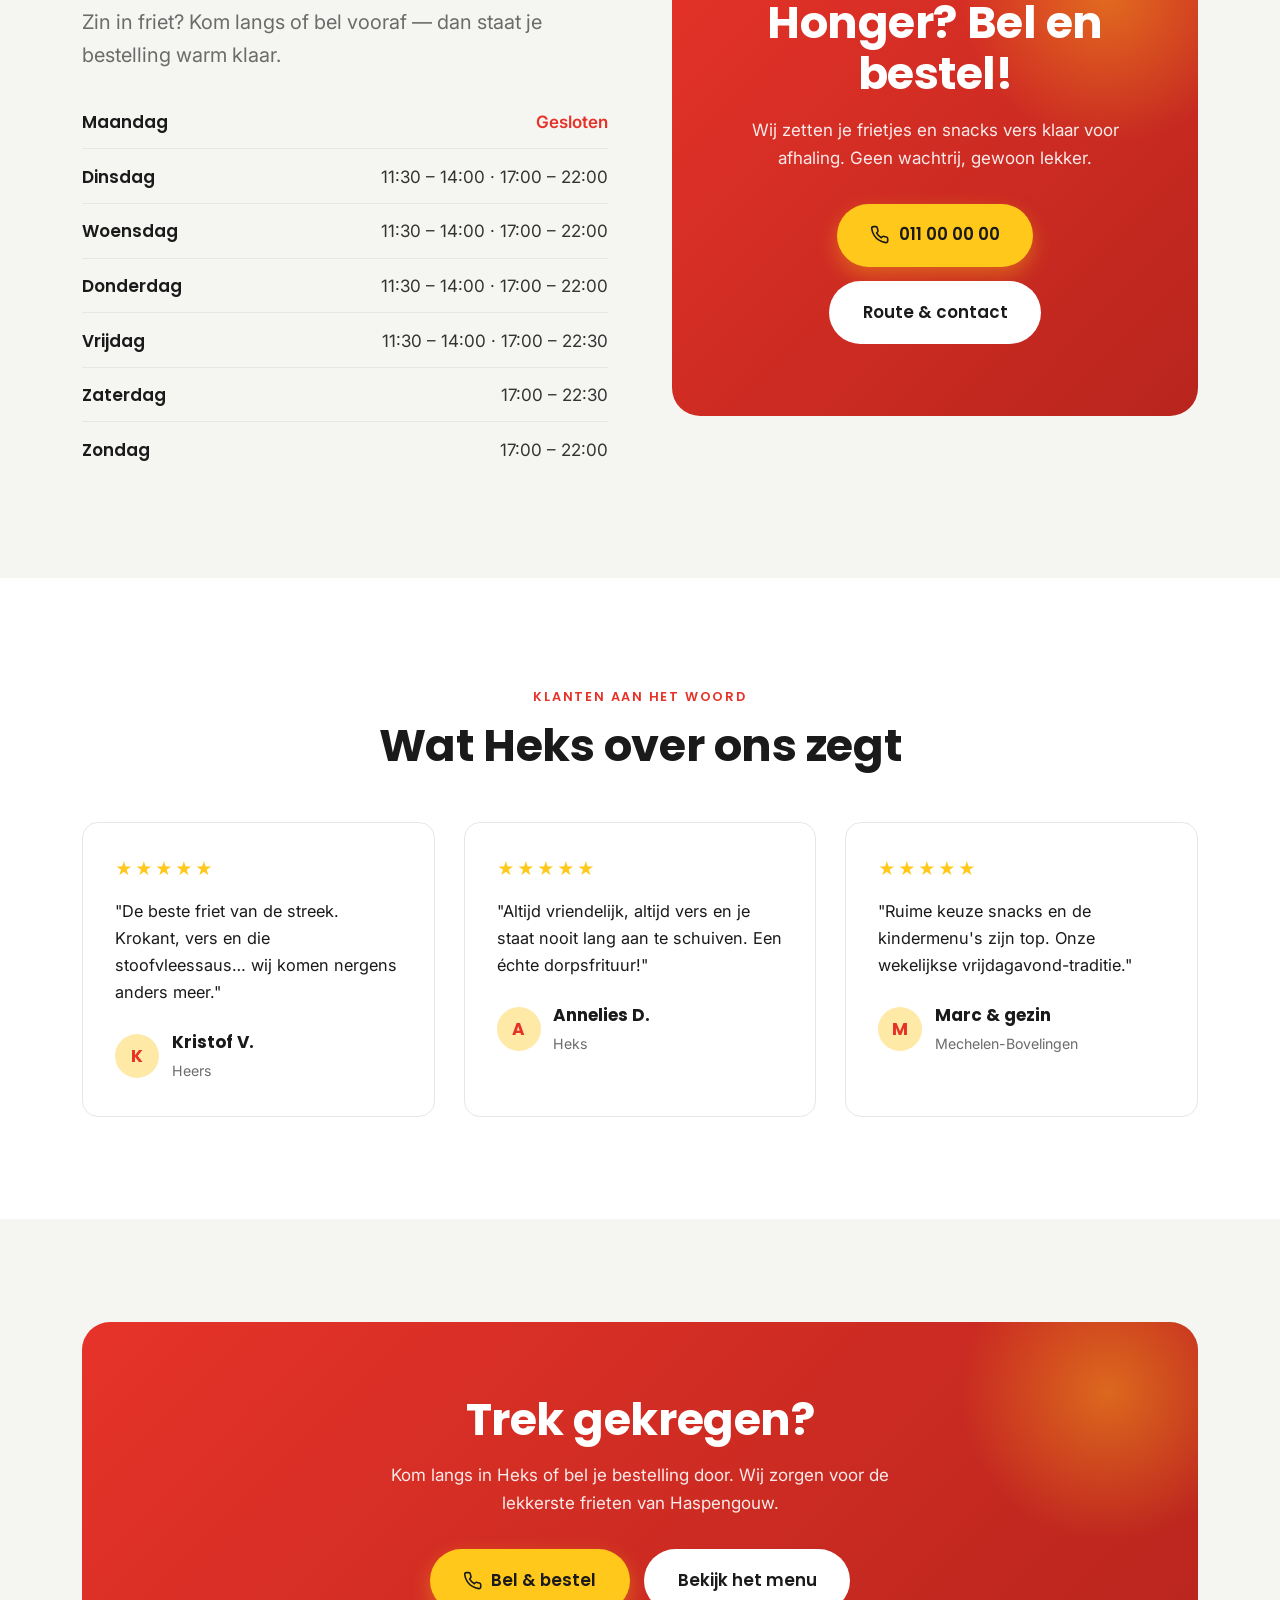
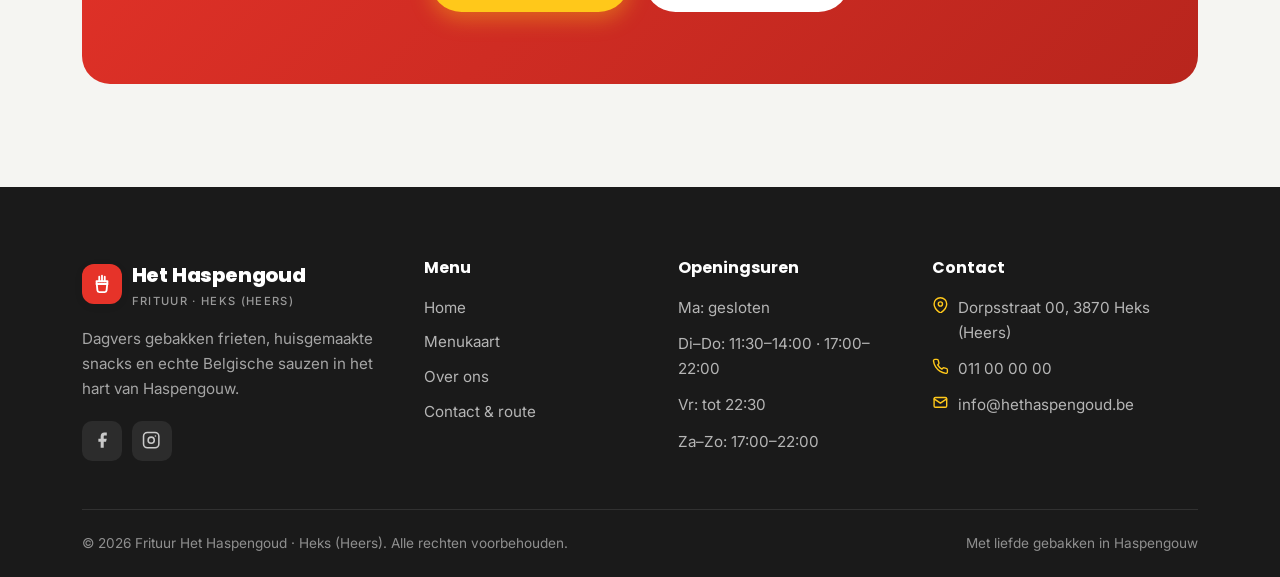
==== commit 569ddff7: "Echte SVG-iconen en lokale foto's ipv emoji en placeholders - Emoji vervangen door ingebouwde SVG-ic" ====
--- a/index.html
+++ b/index.html
@@ -12,7 +12,7 @@
   <meta property="og:title" content="Frituur Het Haspengoud — Verse Belgische friet in Heks (Heers)" />
   <meta property="og:description" content="Dagvers gebakken frieten, huisgemaakte snacks en echte Belgische sauzen in het hart van Haspengouw." />
   <meta property="og:locale" content="nl_BE" />
-  <!-- <meta property="og:image" content="VERVANG-MET-URL-NAAR-FOTO.jpg" /> -->
+  <meta property="og:image" content="images/hero-friet.jpg" />
 
   <link rel="preconnect" href="https://fonts.googleapis.com" />
   <link rel="preconnect" href="https://fonts.gstatic.com" crossorigin />
@@ -21,11 +21,29 @@
 </head>
 <body>
 
+  <!-- ============ SVG ICON SPRITE (verborgen) ============ -->
+  <svg xmlns="http://www.w3.org/2000/svg" style="display:none" aria-hidden="true">
+    <symbol id="i-fries" viewBox="0 0 24 24"><path d="M6 9h12l-1 10a2 2 0 0 1-2 1.8H9a2 2 0 0 1-2-1.8L6 9z"/><path d="M9 9V4M12 9V3M15 9V4"/><path d="M6 12h12"/></symbol>
+    <symbol id="i-sprout" viewBox="0 0 24 24"><path d="M7 20h10"/><path d="M10 20c5.5-2.5.8-6.4 3-10"/><path d="M9.5 9.4c1.1.8 1.8 2.2 2.3 3.7-2 .4-3.5.4-4.8-.3-1.2-.6-2.3-1.9-3-4.2 2.8-.5 4.4 0 5.5.8z"/><path d="M14.1 6a7 7 0 0 0-1.1 4c1.9-.1 3.3-.6 4.3-1.4 1-1 1.6-2.3 1.7-4.6-2.7.1-4 1-4.9 2z"/></symbol>
+    <symbol id="i-chef" viewBox="0 0 24 24"><path d="M6 13.87A4 4 0 0 1 7.41 6a5.11 5.11 0 0 1 1.05-1.54 5 5 0 0 1 7.08 0A5.11 5.11 0 0 1 16.59 6 4 4 0 0 1 18 13.87V21H6Z"/><line x1="6" y1="17" x2="18" y2="17"/></symbol>
+    <symbol id="i-bolt" viewBox="0 0 24 24"><polygon points="13 2 3 14 12 14 11 22 21 10 12 10 13 2"/></symbol>
+    <symbol id="i-phone" viewBox="0 0 24 24"><path d="M22 16.92v3a2 2 0 0 1-2.18 2 19.79 19.79 0 0 1-8.63-3.07 19.5 19.5 0 0 1-6-6 19.79 19.79 0 0 1-3.07-8.67A2 2 0 0 1 4.11 2h3a2 2 0 0 1 2 1.72c.13.96.36 1.9.7 2.81a2 2 0 0 1-.45 2.11L8.09 9.91a16 16 0 0 0 6 6l1.27-1.27a2 2 0 0 1 2.11-.45c.91.34 1.85.57 2.81.7A2 2 0 0 1 22 16.92z"/></symbol>
+    <symbol id="i-pin" viewBox="0 0 24 24"><path d="M21 10c0 7-9 13-9 13s-9-6-9-13a9 9 0 0 1 18 0z"/><circle cx="12" cy="10" r="3"/></symbol>
+    <symbol id="i-clock" viewBox="0 0 24 24"><circle cx="12" cy="12" r="9"/><polyline points="12 7 12 12 16 14"/></symbol>
+    <symbol id="i-mail" viewBox="0 0 24 24"><rect x="3" y="5" width="18" height="14" rx="2"/><path d="m3 7 9 6 9-6"/></symbol>
+    <symbol id="i-card" viewBox="0 0 24 24"><rect x="2" y="5" width="20" height="14" rx="2"/><line x1="2" y1="10" x2="22" y2="10"/></symbol>
+    <symbol id="i-flame" viewBox="0 0 24 24"><path d="M8.5 14.5A2.5 2.5 0 0 0 11 12c0-1.38-.5-2-1-3-1.07-2.14-.22-4.05 2-6 .5 2.5 2 4.9 4 6.5 2 1.6 3 3.5 3 5.5a7 7 0 1 1-14 0c0-1.15.43-2.29 1-3a2.5 2.5 0 0 0 2.5 2.5z"/></symbol>
+    <symbol id="i-heart" viewBox="0 0 24 24"><path d="M20.8 4.6a5.5 5.5 0 0 0-7.8 0L12 5.7l-1.1-1.1a5.5 5.5 0 1 0-7.8 7.8l1.1 1.1L12 21.2l7.8-7.8 1.1-1.1a5.5 5.5 0 0 0 0-7.8z"/></symbol>
+    <symbol id="i-check" viewBox="0 0 24 24"><polyline points="20 6 9 17 4 12"/></symbol>
+    <symbol id="i-facebook" viewBox="0 0 24 24"><path d="M18 2h-3a5 5 0 0 0-5 5v3H7v4h3v8h4v-8h3l1-4h-4V7a1 1 0 0 1 1-1h3z"/></symbol>
+    <symbol id="i-instagram" viewBox="0 0 24 24"><rect x="2" y="2" width="20" height="20" rx="5"/><circle cx="12" cy="12" r="4"/><line x1="17.5" y1="6.5" x2="17.51" y2="6.5"/></symbol>
+  </svg>
+
   <!-- ============ HEADER ============ -->
   <header class="site-header">
     <div class="container nav">
       <a href="index.html" class="brand" aria-label="Frituur Het Haspengoud — home">
-        <span class="brand__mark">🍟</span>
+        <span class="brand__mark"><svg class="ico"><use href="#i-fries"/></svg></span>
         <span>Het Haspengoud<small>Frituur · Heks (Heers)</small></span>
       </a>
 
@@ -38,7 +56,7 @@
 
       <div class="nav-cta">
         <!-- VERVANG telefoonnummer overal door je échte nummer -->
-        <a href="tel:+3211000000" class="btn btn--primary nav-call">📞 Bel &amp; bestel</a>
+        <a href="tel:+3211000000" class="btn btn--primary nav-call"><svg class="ico"><use href="#i-phone"/></svg> Bel &amp; bestel</a>
         <button class="nav-toggle" aria-label="Menu openen" aria-expanded="false" aria-controls="hoofdmenu">
           <span></span><span></span><span></span>
         </button>
@@ -55,19 +73,19 @@
           <h1>Echte Belgische <span>friet</span>, vers uit Haspengouw</h1>
           <p class="lead">Bij Frituur Het Haspengoud in Heks bakken we elke dag verse frieten in échte ossewit, met huisgemaakte snacks en een boordevolle sauzenkaart. Proef het verschil.</p>
           <div class="btn-row">
-            <a href="tel:+3211000000" class="btn btn--primary btn--lg">📞 Bel &amp; bestel</a>
+            <a href="tel:+3211000000" class="btn btn--primary btn--lg"><svg class="ico"><use href="#i-phone"/></svg> Bel &amp; bestel</a>
             <a href="menu.html" class="btn btn--ghost btn--lg">Bekijk het menu</a>
           </div>
           <div class="hero__meta">
-            <div><span class="ic">📍</span> Heks · Gemeente Heers</div>
-            <div><span class="ic">🕒</span> Ook 's middags open</div>
-            <div><span class="ic">💳</span> Cash &amp; Payconiq</div>
+            <div><span class="ic"><svg class="ico"><use href="#i-pin"/></svg></span> Heks · Gemeente Heers</div>
+            <div><span class="ic"><svg class="ico"><use href="#i-clock"/></svg></span> Ook 's middags open</div>
+            <div><span class="ic"><svg class="ico"><use href="#i-card"/></svg></span> Cash &amp; Payconiq</div>
           </div>
         </div>
 
         <div class="hero__media reveal d1">
-          <!-- FOTO: vervang door een sfeerfoto van je frituur of een puntzak verse friet -->
-          <img src="https://placehold.co/720x900/E63329/ffffff?text=Verse+friet+%F0%9F%8D%9F" alt="Puntzak verse Belgische frieten van Frituur Het Haspengoud" />
+          <!-- FOTO: vervang gerust door een eigen sfeerfoto van je frituur -->
+          <img src="images/hero-friet.jpg" alt="Puntzak verse Belgische frieten van Frituur Het Haspengoud" />
           <div class="hero__float">
             <div>
               <div class="stars">★★★★★</div>
@@ -82,9 +100,9 @@
     <!-- ============ USP STRIP ============ -->
     <section class="strip">
       <div class="container">
-        <div class="strip__item"><span class="ic">🥔</span><div><strong>Dagvers gebakken</strong><small>Verse aardappelen, echte ossewit</small></div></div>
-        <div class="strip__item"><span class="ic">🧑‍🍳</span><div><strong>Huisgemaakte snacks</strong><small>Ambachtelijke stoofvlees &amp; kroketten</small></div></div>
-        <div class="strip__item"><span class="ic">⚡</span><div><strong>Snel afhalen</strong><small>Bel vooraf en het staat klaar</small></div></div>
+        <div class="strip__item"><span class="ic"><svg class="ico"><use href="#i-sprout"/></svg></span><div><strong>Dagvers gebakken</strong><small>Verse aardappelen, echte ossewit</small></div></div>
+        <div class="strip__item"><span class="ic"><svg class="ico"><use href="#i-chef"/></svg></span><div><strong>Huisgemaakte snacks</strong><small>Ambachtelijke stoofvlees &amp; kroketten</small></div></div>
+        <div class="strip__item"><span class="ic"><svg class="ico"><use href="#i-bolt"/></svg></span><div><strong>Snel afhalen</strong><small>Bel vooraf en het staat klaar</small></div></div>
       </div>
     </section>
 
@@ -99,26 +117,23 @@
 
         <div class="grid grid--3">
           <article class="spec-card reveal">
-            <!-- FOTO: puntzak friet -->
-            <img src="https://placehold.co/600x400/FFC81A/1A1A1A?text=Verse+friet" alt="Puntzak verse frieten met mayonaise" />
+            <img src="images/friet.jpg" alt="Puntzak verse frieten met mayonaise" />
             <div class="spec-card__body">
-              <h3>De klassieke friet 🍟</h3>
+              <h3>De klassieke friet</h3>
               <p>Twee keer gebakken in ossewit voor een krokant korstje en zacht hart. Zoals friet hoort te zijn.</p>
             </div>
           </article>
           <article class="spec-card reveal d1">
-            <!-- FOTO: frietje stoofvlees -->
-            <img src="https://placehold.co/600x400/8B4513/ffffff?text=Stoofvlees" alt="Frietje met huisgemaakt stoofvlees" />
+            <img src="images/stoofvlees.jpg" alt="Huisgemaakt Vlaams stoofvlees" />
             <div class="spec-card__body">
-              <h3>Huisgemaakt stoofvlees 🍲</h3>
+              <h3>Huisgemaakt stoofvlees</h3>
               <p>Uren gesudderd op ons eigen recept met bruin bier. Rijkelijk over je frietje of apart.</p>
             </div>
           </article>
           <article class="spec-card reveal d2">
-            <!-- FOTO: snacks / frikandel speciaal -->
-            <img src="https://placehold.co/600x400/E63329/ffffff?text=Snacks" alt="Assortiment gefrituurde snacks" />
+            <img src="images/snacks.jpg" alt="Verse gefrituurde snacks zoals frikandel" />
             <div class="spec-card__body">
-              <h3>Snacks &amp; specials 🌭</h3>
+              <h3>Snacks &amp; specials</h3>
               <p>Frikandel speciaal, bicky burger, kaaskroket, mexicano… de hele klassieke frituurkaart.</p>
             </div>
           </article>
@@ -134,18 +149,17 @@
     <section class="section section--cream">
       <div class="container split">
         <div class="reveal">
-          <!-- FOTO: interieur of team van de frituur -->
-          <img src="https://placehold.co/720x540/1A1A1A/FFC81A?text=Onze+frituur" alt="Het interieur van Frituur Het Haspengoud in Heks" />
+          <img src="images/frituur.jpg" alt="Sfeerbeeld van een gezellige frituur" />
         </div>
         <div class="reveal d1">
           <span class="eyebrow">Over Het Haspengoud</span>
           <h2>Een échte dorpsfrituur in het hart van Haspengouw</h2>
           <p>Frituur Het Haspengoud is meer dan een frituur — het is een vaste stop voor jong en oud in Heks en omstreken. We werken met verse streekaardappelen, bakken alles op het moment zelf en kennen onze klanten bij naam.</p>
           <ul class="split__list">
-            <li><span class="ck">✓</span> Verse aardappelen, elke dag opnieuw gesneden en gebakken</li>
-            <li><span class="ck">✓</span> Huisgemaakt stoofvlees, curry en kroketten</li>
-            <li><span class="ck">✓</span> Ruime parking en vlot afhalen</li>
-            <li><span class="ck">✓</span> Vriendelijke service met een glimlach</li>
+            <li><span class="ck"><svg class="ico"><use href="#i-check"/></svg></span> Verse aardappelen, elke dag opnieuw gesneden en gebakken</li>
+            <li><span class="ck"><svg class="ico"><use href="#i-check"/></svg></span> Huisgemaakt stoofvlees, curry en kroketten</li>
+            <li><span class="ck"><svg class="ico"><use href="#i-check"/></svg></span> Ruime parking en vlot afhalen</li>
+            <li><span class="ck"><svg class="ico"><use href="#i-check"/></svg></span> Vriendelijke service met een glimlach</li>
           </ul>
           <div class="btn-row" style="margin-top:1.6rem">
             <a href="over-ons.html" class="btn btn--ghost">Lees ons verhaal</a>
@@ -189,7 +203,7 @@
             <h2>Honger? Bel en bestel!</h2>
             <p>Wij zetten je frietjes en snacks vers klaar voor afhaling. Geen wachtrij, gewoon lekker.</p>
             <div class="btn-row">
-              <a href="tel:+3211000000" class="btn btn--yellow btn--lg">📞 011 00 00 00</a>
+              <a href="tel:+3211000000" class="btn btn--yellow btn--lg"><svg class="ico"><use href="#i-phone"/></svg> 011 00 00 00</a>
               <a href="contact.html" class="btn btn--light btn--lg">Route &amp; contact</a>
             </div>
           </div>
@@ -231,7 +245,7 @@
           <h2>Trek gekregen?</h2>
           <p>Kom langs in Heks of bel je bestelling door. Wij zorgen voor de lekkerste frieten van Haspengouw.</p>
           <div class="btn-row">
-            <a href="tel:+3211000000" class="btn btn--yellow btn--lg">📞 Bel &amp; bestel</a>
+            <a href="tel:+3211000000" class="btn btn--yellow btn--lg"><svg class="ico"><use href="#i-phone"/></svg> Bel &amp; bestel</a>
             <a href="menu.html" class="btn btn--light btn--lg">Bekijk het menu</a>
           </div>
         </div>
@@ -244,12 +258,12 @@
     <div class="container">
       <div class="footer-grid">
         <div class="footer-brand">
-          <a href="index.html" class="brand"><span class="brand__mark">🍟</span><span>Het Haspengoud<small>Frituur · Heks (Heers)</small></span></a>
+          <a href="index.html" class="brand"><span class="brand__mark"><svg class="ico"><use href="#i-fries"/></svg></span><span>Het Haspengoud<small>Frituur · Heks (Heers)</small></span></a>
           <p>Dagvers gebakken frieten, huisgemaakte snacks en echte Belgische sauzen in het hart van Haspengouw.</p>
           <div class="socials">
             <!-- VERVANG # door je échte social media links -->
-            <a href="#" aria-label="Facebook">f</a>
-            <a href="#" aria-label="Instagram">◎</a>
+            <a href="#" aria-label="Facebook"><svg class="ico ico--fill"><use href="#i-facebook"/></svg></a>
+            <a href="#" aria-label="Instagram"><svg class="ico"><use href="#i-instagram"/></svg></a>
           </div>
         </div>
         <div>
@@ -274,15 +288,15 @@
           <h4>Contact</h4>
           <ul class="footer-contact">
             <!-- VERVANG met je échte gegevens -->
-            <li>📍 Dorpsstraat 00, 3870 Heks (Heers)</li>
-            <li>📞 <a href="tel:+3211000000">011 00 00 00</a></li>
-            <li>✉️ <a href="mailto:info@hethaspengoud.be">info@hethaspengoud.be</a></li>
+            <li><svg class="ico"><use href="#i-pin"/></svg> Dorpsstraat 00, 3870 Heks (Heers)</li>
+            <li><svg class="ico"><use href="#i-phone"/></svg> <a href="tel:+3211000000">011 00 00 00</a></li>
+            <li><svg class="ico"><use href="#i-mail"/></svg> <a href="mailto:info@hethaspengoud.be">info@hethaspengoud.be</a></li>
           </ul>
         </div>
       </div>
       <div class="footer-bottom">
         <span>© <span data-year>2025</span> Frituur Het Haspengoud · Heks (Heers). Alle rechten voorbehouden.</span>
-        <span>Met liefde gebakken in Haspengouw 🍟</span>
+        <span>Met liefde gebakken in Haspengouw</span>
       </div>
     </div>
   </footer>
--- a/styles.css
+++ b/styles.css
@@ -426,3 +426,25 @@
   * { animation: none !important; transition: none !important; scroll-behavior: auto !important; }
   .reveal { opacity: 1; transform: none; }
 }
+
+/* -----------------------------
+   22. SVG iconen
+   ----------------------------- */
+.ico {
+  width: 1.2em; height: 1.2em; flex: none; display: inline-block; vertical-align: -0.15em;
+  fill: none; stroke: currentColor; stroke-width: 2; stroke-linecap: round; stroke-linejoin: round;
+}
+.ico--fill { fill: currentColor; stroke: none; }
+
+.btn .ico { width: 1.15em; height: 1.15em; }
+.brand__mark .ico { width: 22px; height: 22px; }
+.strip__item .ic .ico { width: 1.7rem; height: 1.7rem; stroke: var(--geel); }
+.hero__meta .ic .ico { width: 1.2rem; height: 1.2rem; stroke: var(--tomato); }
+.info-card .ic .ico { width: 1.4rem; height: 1.4rem; stroke: var(--tomato); }
+.value .ic .ico { width: 1.5rem; height: 1.5rem; stroke: var(--tomato); }
+.card__icon .ico { width: 1.7rem; height: 1.7rem; stroke: var(--tomato); }
+.split__list .ck .ico { width: 1.15rem; height: 1.15rem; stroke: var(--tomato); stroke-width: 2.4; }
+.socials a .ico { width: 1.15rem; height: 1.15rem; }
+.footer-contact .ico { width: 1.05rem; height: 1.05rem; stroke: var(--geel); flex: none; margin-top: .12rem; }
+.heading-ico { width: 1.3rem; height: 1.3rem; stroke: var(--tomato); vertical-align: -0.2em; margin-right: .35rem; }
+.form-success .ico { width: 1.1rem; height: 1.1rem; stroke: #1c7a42; vertical-align: -0.15em; margin-right: .3rem; }
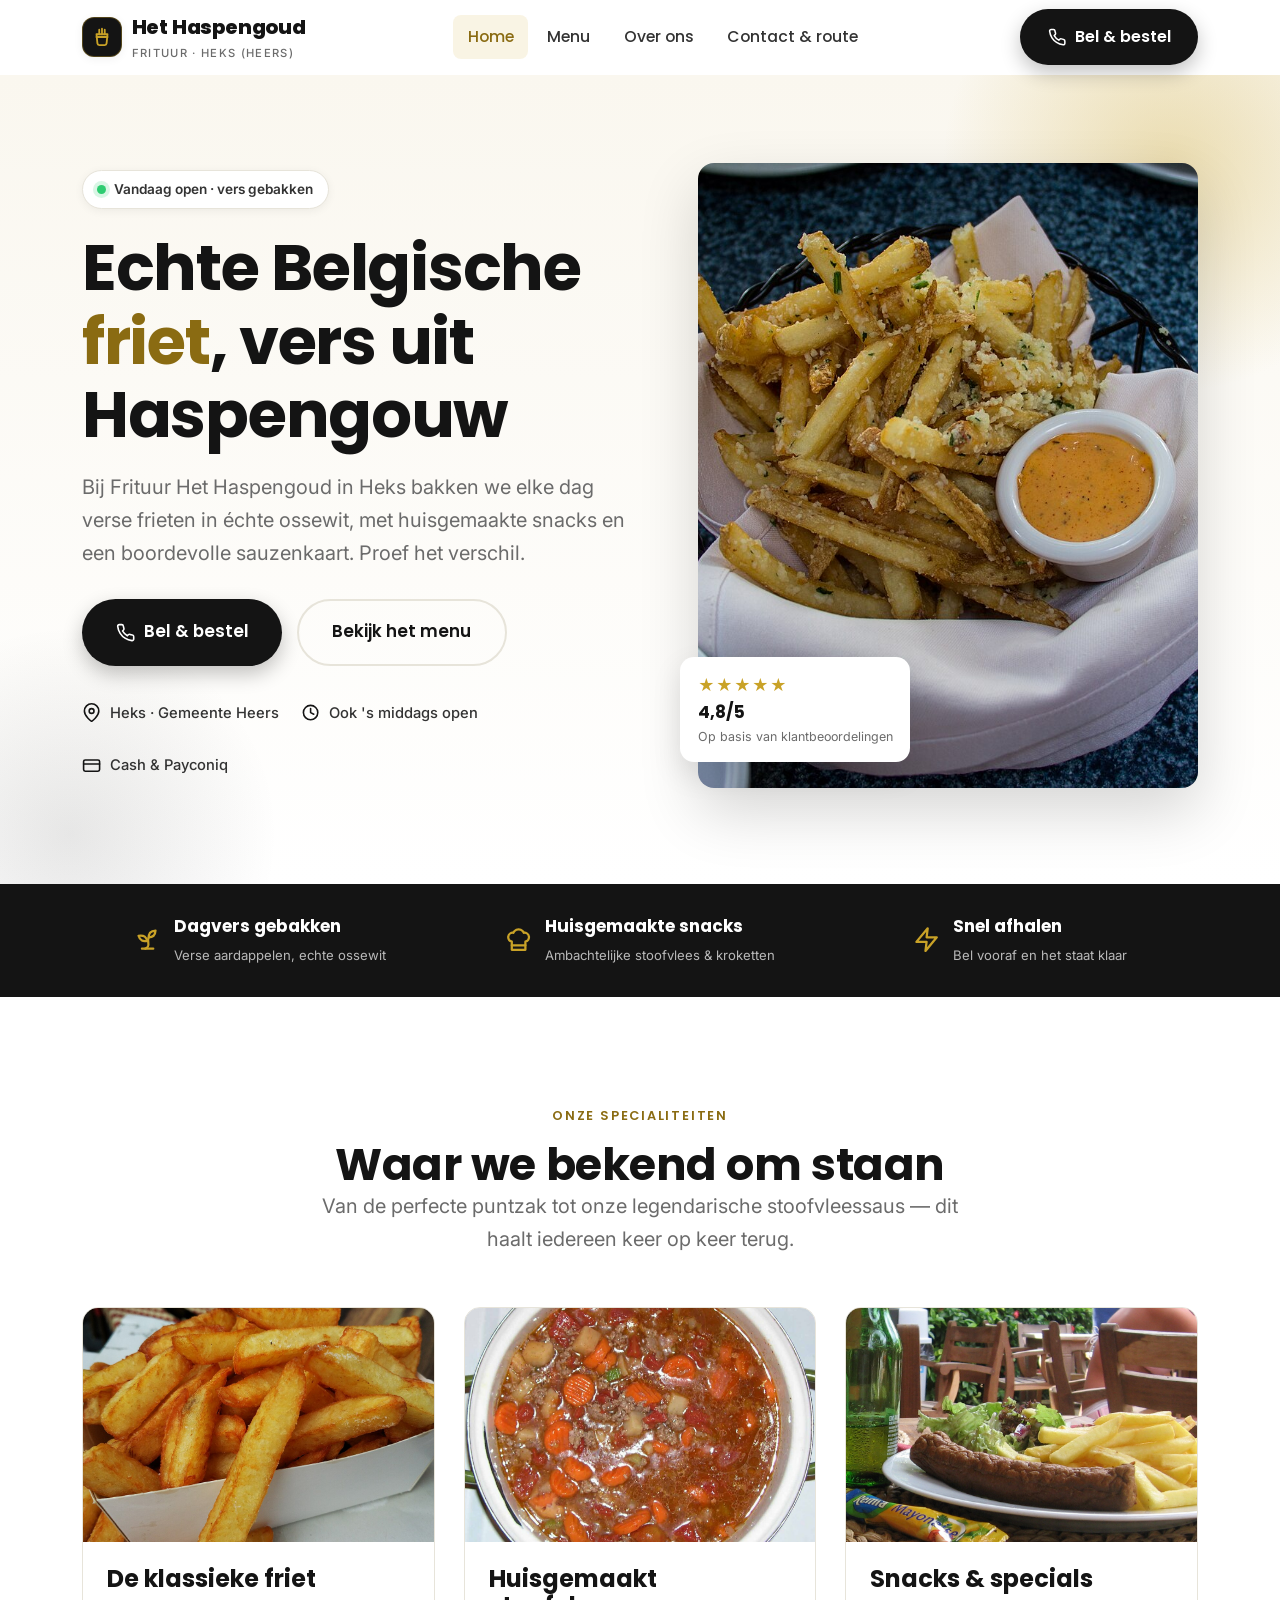
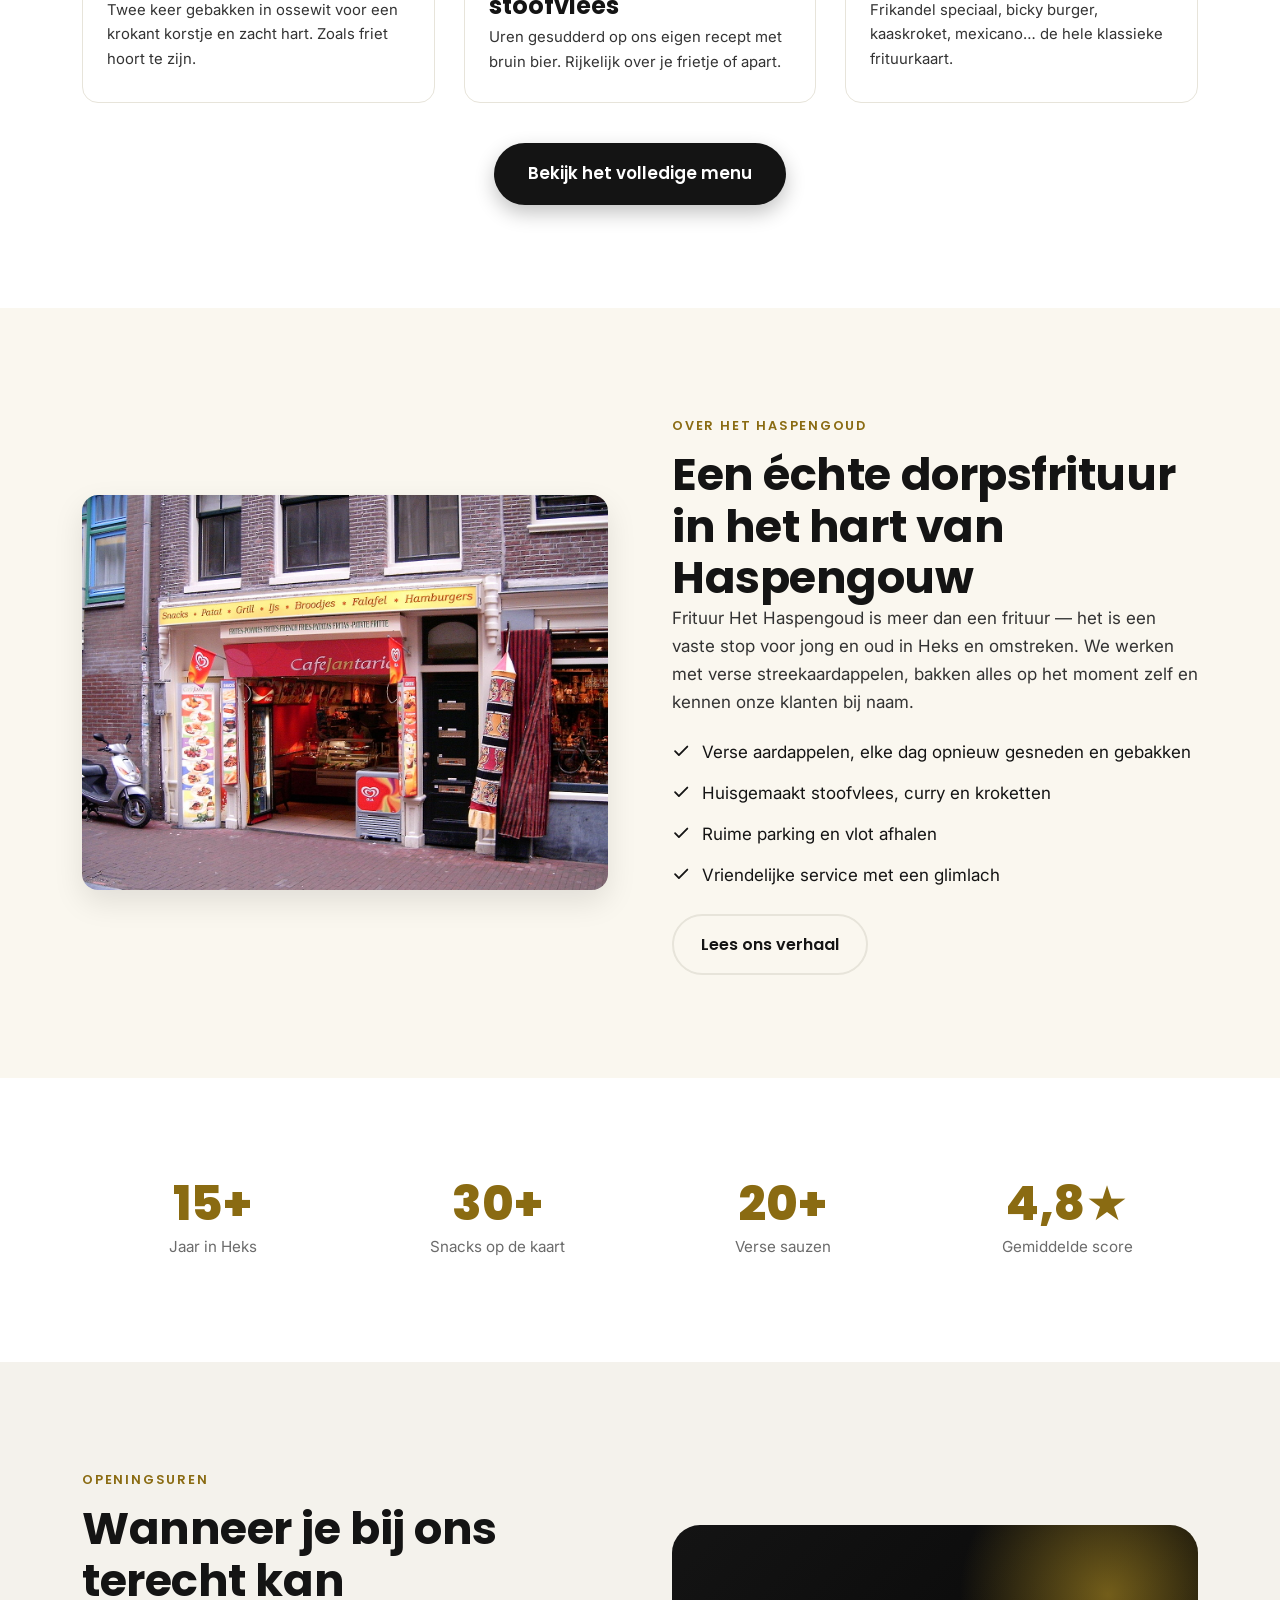
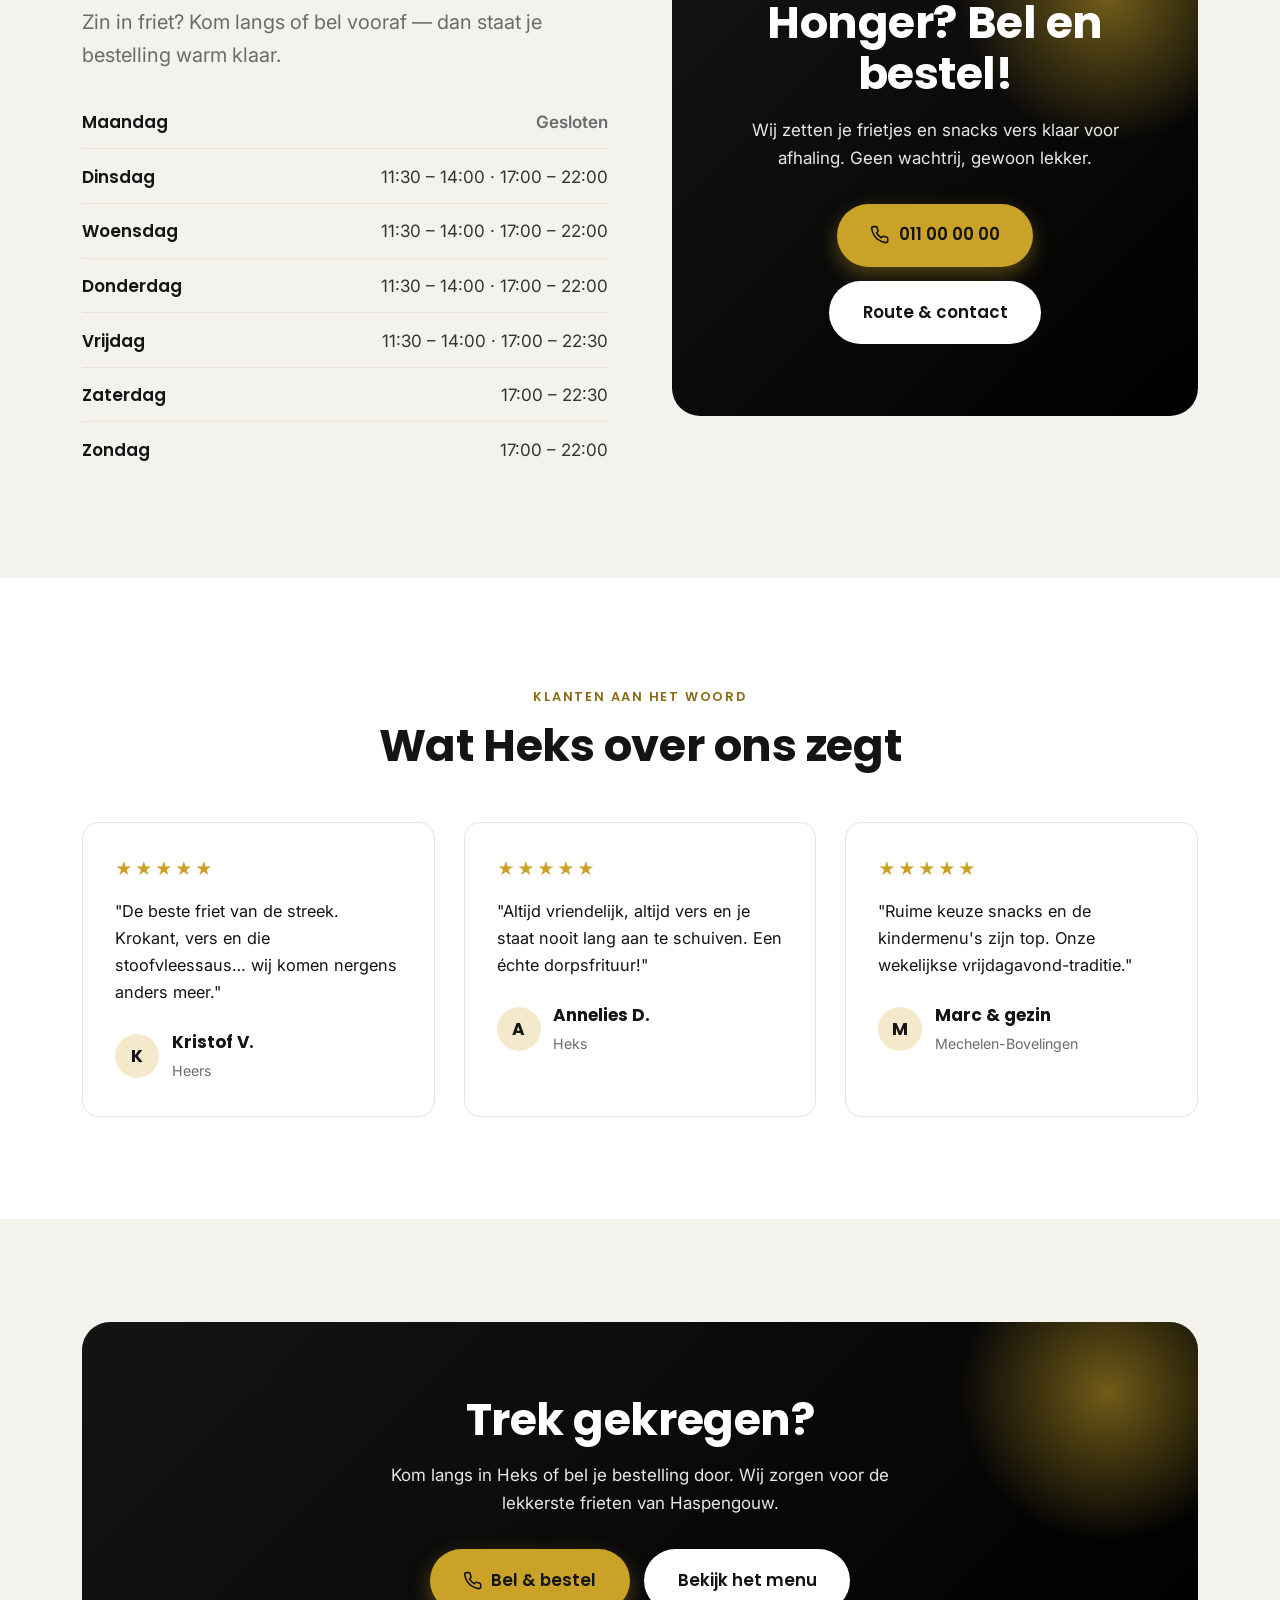
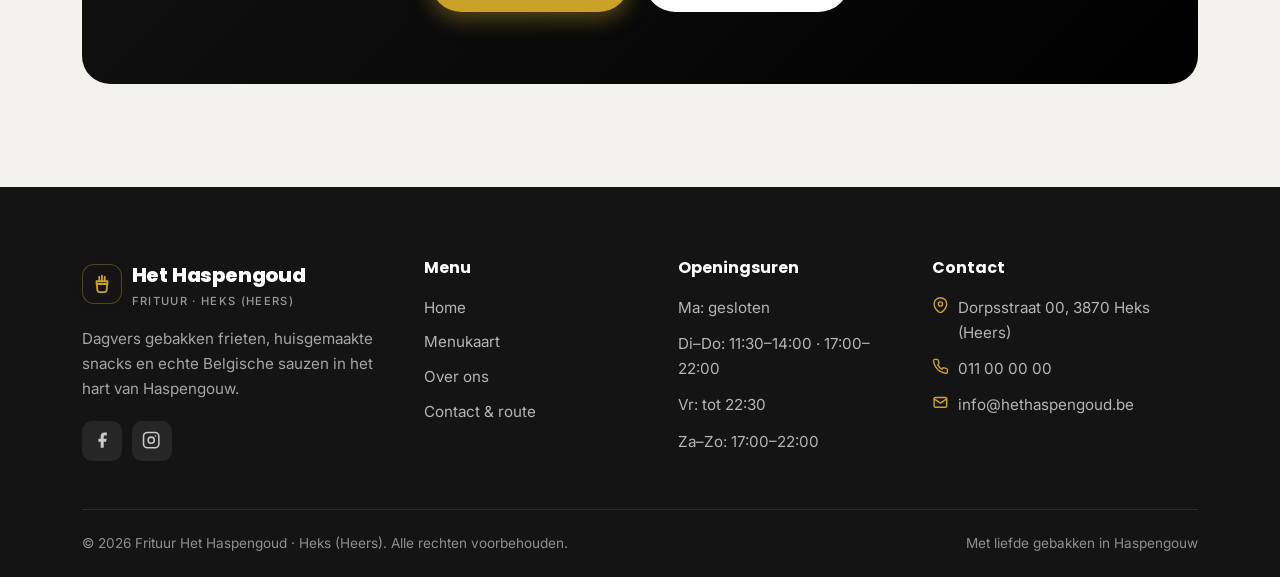
==== commit b8109341: "Rebranding naar zwart & goud + mobiele header-bugfix - Huisstijl omgezet naar zwart (primair) en gou" ====
--- a/index.html
+++ b/index.html
@@ -56,7 +56,7 @@
 
       <div class="nav-cta">
         <!-- VERVANG telefoonnummer overal door je échte nummer -->
-        <a href="tel:+3211000000" class="btn btn--primary nav-call"><svg class="ico"><use href="#i-phone"/></svg> Bel &amp; bestel</a>
+        <a href="tel:+3211000000" class="btn btn--primary nav-call" aria-label="Bel en bestel"><svg class="ico"><use href="#i-phone"/></svg><span class="nav-call__label"> Bel &amp; bestel</span></a>
         <button class="nav-toggle" aria-label="Menu openen" aria-expanded="false" aria-controls="hoofdmenu">
           <span></span><span></span><span></span>
         </button>
--- a/styles.css
+++ b/styles.css
@@ -8,17 +8,18 @@
    1. CSS Variabelen (design tokens)
    ----------------------------- */
 :root {
-  /* Kleuren */
-  --tomato:      #E63329;   /* Primair – frituurrood */
-  --tomato-dark: #B8251D;
-  --geel:        #FFC81A;   /* Accent – frietgeel */
-  --geel-soft:   #FFE9A6;
-  --ink:         #1A1A1A;   /* Bijna zwart, voor tekst/koppen */
+  /* Kleuren — huisstijl: zwart & goud */
+  --tomato:      #141414;   /* Primair – zwart (knoppen/sterk accent) */
+  --tomato-dark: #000000;
+  --geel:        #C9A227;   /* Accent – goud */
+  --geel-soft:   #F4EACB;   /* Zacht goud (achtergrondtint) */
+  --geel-deep:   #8A6B12;   /* Diep goud – leesbaar op lichte achtergrond */
+  --ink:         #141414;   /* Bijna zwart, voor tekst/koppen */
   --charcoal:    #333333;
   --grey:        #6B6B6B;
-  --line:        #E7E7E2;
-  --cream:       #FAF8F3;   /* Warme lichte sectie-achtergrond */
-  --soft:        #F5F5F2;
+  --line:        #E7E4DA;
+  --cream:       #FAF7EF;   /* Warme ivoren sectie-achtergrond */
+  --soft:        #F4F2EC;
   --white:       #FFFFFF;
 
   /* Typografie */
@@ -74,7 +75,7 @@
   font-size: .8rem;
   letter-spacing: .14em;
   text-transform: uppercase;
-  color: var(--tomato);
+  color: var(--geel-deep);
   margin-bottom: .8rem;
 }
 
@@ -103,10 +104,10 @@
   white-space: nowrap;
 }
 .btn:active { transform: translateY(1px); }
-.btn--primary { background: var(--tomato); color: #fff; box-shadow: 0 8px 20px rgba(230,51,41,.28); }
-.btn--primary:hover { background: var(--tomato-dark); transform: translateY(-2px); box-shadow: 0 12px 26px rgba(230,51,41,.34); }
-.btn--yellow { background: var(--geel); color: var(--ink); box-shadow: 0 8px 20px rgba(255,200,26,.35); }
-.btn--yellow:hover { transform: translateY(-2px); box-shadow: 0 12px 26px rgba(255,200,26,.45); }
+.btn--primary { background: var(--tomato); color: #fff; box-shadow: 0 8px 20px rgba(0,0,0,.24); }
+.btn--primary:hover { background: var(--tomato-dark); transform: translateY(-2px); box-shadow: 0 12px 26px rgba(0,0,0,.32); }
+.btn--yellow { background: var(--geel); color: var(--ink); box-shadow: 0 8px 20px rgba(201,162,39,.38); }
+.btn--yellow:hover { background: #D9B23E; transform: translateY(-2px); box-shadow: 0 12px 26px rgba(201,162,39,.5); }
 .btn--ghost { background: transparent; color: var(--ink); border: 2px solid var(--line); }
 .btn--ghost:hover { border-color: var(--ink); transform: translateY(-2px); }
 .btn--light { background: #fff; color: var(--ink); }
@@ -130,8 +131,8 @@
 .brand { display: flex; align-items: center; gap: .6rem; font-family: var(--font-head); font-weight: 800; font-size: 1.25rem; letter-spacing: -.01em; }
 .brand__mark {
   width: 40px; height: 40px; border-radius: 12px; flex: none;
-  background: var(--tomato); color: #fff;
-  display: grid; place-items: center; font-size: 1.3rem; box-shadow: var(--shadow-sm);
+  background: var(--tomato); color: var(--geel);
+  display: grid; place-items: center; font-size: 1.3rem; box-shadow: var(--shadow-sm); border: 1px solid rgba(201,162,39,.35);
 }
 .brand small { display: block; font-family: var(--font-body); font-weight: 500; font-size: .7rem; letter-spacing: .12em; text-transform: uppercase; color: var(--grey); }
 
@@ -141,7 +142,7 @@
   padding: .55rem .9rem; border-radius: 8px; color: var(--charcoal);
   transition: color var(--transition), background var(--transition);
 }
-.nav-links a:hover, .nav-links a.active { color: var(--tomato); background: rgba(230,51,41,.06); }
+.nav-links a:hover, .nav-links a.active { color: var(--geel-deep); background: rgba(201,162,39,.12); }
 .nav-cta { display: flex; align-items: center; gap: .6rem; }
 
 .nav-toggle { display: none; width: 44px; height: 44px; border-radius: 10px; }
@@ -156,11 +157,11 @@
 .hero { position: relative; padding: clamp(3rem, 7vw, 5.5rem) 0 clamp(3.5rem, 8vw, 6rem); background: linear-gradient(180deg, var(--cream), #fff); overflow: hidden; }
 .hero::before {
   content: ""; position: absolute; top: -140px; right: -120px; width: 460px; height: 460px;
-  background: radial-gradient(circle, rgba(255,200,26,.35), transparent 70%); border-radius: 50%; pointer-events: none;
+  background: radial-gradient(circle, rgba(201,162,39,.32), transparent 70%); border-radius: 50%; pointer-events: none;
 }
 .hero::after {
   content: ""; position: absolute; bottom: -160px; left: -140px; width: 420px; height: 420px;
-  background: radial-gradient(circle, rgba(230,51,41,.16), transparent 70%); border-radius: 50%; pointer-events: none;
+  background: radial-gradient(circle, rgba(20,20,20,.10), transparent 70%); border-radius: 50%; pointer-events: none;
 }
 .hero__grid { position: relative; display: grid; grid-template-columns: 1.05fr .95fr; gap: clamp(2rem, 5vw, 4rem); align-items: center; }
 .hero__badge {
@@ -169,7 +170,7 @@
   box-shadow: var(--shadow-sm); margin-bottom: 1.4rem;
 }
 .hero__badge .dot { width: 9px; height: 9px; border-radius: 50%; background: #2ecc71; box-shadow: 0 0 0 4px rgba(46,204,113,.18); }
-.hero h1 span { color: var(--tomato); }
+.hero h1 span { color: var(--geel-deep); }
 .hero p.lead { margin: 1.2rem 0 1.8rem; max-width: 42ch; }
 .hero__meta { display: flex; flex-wrap: wrap; gap: 1.4rem; margin-top: 2rem; }
 .hero__meta div { display: flex; align-items: center; gap: .55rem; font-size: .92rem; color: var(--charcoal); font-weight: 500; }
@@ -227,7 +228,7 @@
    10. Stats
    ----------------------------- */
 .stats { display: grid; grid-template-columns: repeat(4, 1fr); gap: 1.5rem; text-align: center; }
-.stat__num { font-family: var(--font-head); font-weight: 800; font-size: clamp(2rem, 4vw, 3rem); color: var(--tomato); line-height: 1; }
+.stat__num { font-family: var(--font-head); font-weight: 800; font-size: clamp(2rem, 4vw, 3rem); color: var(--geel-deep); line-height: 1; }
 .stat__label { color: var(--grey); font-size: .95rem; margin-top: .4rem; }
 
 /* -----------------------------
@@ -239,7 +240,7 @@
   border-radius: 999px; border: 1px solid var(--line); background: #fff; color: var(--charcoal);
   transition: var(--transition);
 }
-.menu-tab:hover { border-color: var(--tomato); color: var(--tomato); }
+.menu-tab:hover { border-color: var(--geel); color: var(--geel-deep); }
 .menu-tab.active { background: var(--tomato); color: #fff; border-color: var(--tomato); }
 
 .menu-panel { display: none; animation: fadeUp .4s ease; }
@@ -252,7 +253,7 @@
 .menu-item__name { font-family: var(--font-head); font-weight: 600; font-size: 1.02rem; white-space: nowrap; }
 .menu-item__desc { color: var(--grey); font-size: .86rem; }
 .menu-item__dots { flex: 1; border-bottom: 2px dotted var(--line); transform: translateY(-4px); min-width: 12px; }
-.menu-item__price { font-family: var(--font-head); font-weight: 700; color: var(--tomato); white-space: nowrap; }
+.menu-item__price { font-family: var(--font-head); font-weight: 700; color: var(--geel-deep); white-space: nowrap; }
 .menu-note { margin-top: 1.8rem; font-size: .88rem; color: var(--grey); text-align: center; }
 
 .tag { display: inline-block; font-family: var(--font-head); font-size: .68rem; font-weight: 700; letter-spacing: .05em; text-transform: uppercase; padding: .15rem .5rem; border-radius: 6px; background: var(--geel); color: var(--ink); margin-left: .5rem; vertical-align: middle; }
@@ -266,7 +267,7 @@
 .hours__row:last-child { border-bottom: none; }
 .hours__day { font-family: var(--font-head); font-weight: 600; }
 .hours__time { color: var(--charcoal); }
-.hours__row.closed .hours__time { color: var(--tomato); font-weight: 600; }
+.hours__row.closed .hours__time { color: var(--grey); font-weight: 600; }
 .hours__row.today { background: var(--geel-soft); margin-inline: -1rem; padding-inline: 1rem; border-radius: 8px; border-bottom: none; }
 
 /* -----------------------------
@@ -297,7 +298,7 @@
    15. CTA blok
    ----------------------------- */
 .cta-block { position: relative; background: linear-gradient(135deg, var(--tomato), var(--tomato-dark)); color: #fff; border-radius: clamp(18px, 3vw, 28px); padding: clamp(2.5rem, 6vw, 4.5rem); overflow: hidden; text-align: center; }
-.cta-block::before { content: ""; position: absolute; top: -80px; right: -60px; width: 300px; height: 300px; background: radial-gradient(circle, rgba(255,200,26,.4), transparent 70%); border-radius: 50%; }
+.cta-block::before { content: ""; position: absolute; top: -80px; right: -60px; width: 300px; height: 300px; background: radial-gradient(circle, rgba(201,162,39,.55), transparent 70%); border-radius: 50%; }
 .cta-block h2 { color: #fff; position: relative; }
 .cta-block p { color: rgba(255,255,255,.9); position: relative; max-width: 52ch; margin: 1rem auto 2rem; }
 .cta-block .btn-row { position: relative; justify-content: center; }
@@ -311,7 +312,7 @@
 .info-card .ic { width: 46px; height: 46px; border-radius: 12px; background: var(--geel-soft); display: grid; place-items: center; font-size: 1.3rem; flex: none; }
 .info-card h3 { font-size: 1.05rem; margin-bottom: .2rem; }
 .info-card a, .info-card p { color: var(--charcoal); font-size: .96rem; }
-.info-card a:hover { color: var(--tomato); }
+.info-card a:hover { color: var(--geel-deep); }
 .info-stack { display: grid; gap: 1rem; }
 
 .form { background: #fff; border: 1px solid var(--line); border-radius: var(--radius); padding: clamp(1.5rem, 3vw, 2.4rem); box-shadow: var(--shadow-sm); }
@@ -321,10 +322,10 @@
   width: 100%; padding: .85rem 1rem; border: 1px solid var(--line); border-radius: var(--radius-sm);
   background: var(--soft); transition: var(--transition); color: var(--ink);
 }
-.field input:focus, .field textarea:focus, .field select:focus { outline: none; border-color: var(--tomato); background: #fff; box-shadow: 0 0 0 4px rgba(230,51,41,.1); }
+.field input:focus, .field textarea:focus, .field select:focus { outline: none; border-color: var(--geel-deep); background: #fff; box-shadow: 0 0 0 4px rgba(201,162,39,.18); }
 .field textarea { min-height: 130px; resize: vertical; }
-.field.error input, .field.error textarea { border-color: var(--tomato); }
-.field .err-msg { display: none; color: var(--tomato); font-size: .82rem; margin-top: .35rem; }
+.field.error input, .field.error textarea { border-color: #CC3A30; }
+.field .err-msg { display: none; color: #CC3A30; font-size: .82rem; margin-top: .35rem; }
 .field.error .err-msg { display: block; }
 .form-note { font-size: .82rem; color: var(--grey); margin-top: .6rem; }
 .form-success { display: none; padding: 1rem 1.2rem; background: #e8f8ee; border: 1px solid #b6e6c8; border-radius: var(--radius-sm); color: #1c7a42; font-weight: 600; margin-bottom: 1rem; }
@@ -340,7 +341,7 @@
 .faq { max-width: 760px; margin-inline: auto; }
 .faq-item { border: 1px solid var(--line); border-radius: var(--radius-sm); margin-bottom: .8rem; background: #fff; overflow: hidden; }
 .faq-q { width: 100%; text-align: left; display: flex; justify-content: space-between; align-items: center; gap: 1rem; padding: 1.15rem 1.3rem; font-family: var(--font-head); font-weight: 600; font-size: 1.02rem; }
-.faq-q .plus { flex: none; font-size: 1.4rem; color: var(--tomato); transition: var(--transition); }
+.faq-q .plus { flex: none; font-size: 1.4rem; color: var(--geel-deep); transition: var(--transition); }
 .faq-item.open .plus { transform: rotate(45deg); }
 .faq-a { max-height: 0; overflow: hidden; transition: max-height var(--transition); }
 .faq-a p { padding: 0 1.3rem 1.2rem; color: var(--grey); font-size: .96rem; }
@@ -361,17 +362,17 @@
 .footer-contact li { display: flex; gap: .6rem; align-items: flex-start; }
 .socials { display: flex; gap: .6rem; margin-top: 1.2rem; }
 .socials a { width: 40px; height: 40px; border-radius: 10px; background: rgba(255,255,255,.08); display: grid; place-items: center; font-size: 1.1rem; transition: var(--transition); }
-.socials a:hover { background: var(--tomato); transform: translateY(-2px); }
+.socials a:hover { background: var(--geel); color: var(--ink); transform: translateY(-2px); }
 .footer-bottom { border-top: 1px solid rgba(255,255,255,.1); padding: 1.4rem 0; display: flex; flex-wrap: wrap; gap: .6rem 1.5rem; justify-content: space-between; align-items: center; font-size: .85rem; color: #8f8f8f; }
 
 /* -----------------------------
    19. Page hero (subpagina's)
    ----------------------------- */
 .page-hero { background: linear-gradient(180deg, var(--cream), #fff); padding: clamp(2.6rem, 6vw, 4.5rem) 0 clamp(2rem, 4vw, 3rem); text-align: center; position: relative; overflow: hidden; }
-.page-hero::before { content: ""; position: absolute; top: -120px; right: -80px; width: 340px; height: 340px; background: radial-gradient(circle, rgba(255,200,26,.28), transparent 70%); border-radius: 50%; }
+.page-hero::before { content: ""; position: absolute; top: -120px; right: -80px; width: 340px; height: 340px; background: radial-gradient(circle, rgba(201,162,39,.26), transparent 70%); border-radius: 50%; }
 .page-hero p { position: relative; }
 .crumbs { position: relative; font-size: .85rem; color: var(--grey); margin-top: .8rem; }
-.crumbs a:hover { color: var(--tomato); }
+.crumbs a:hover { color: var(--geel-deep); }
 
 /* -----------------------------
    20. Scroll-reveal animatie
@@ -407,7 +408,15 @@
   .nav-links.open { transform: translateY(0); }
   .nav-links a { padding: .9rem 1rem; font-size: 1.05rem; }
   .nav-cta .btn:not(.nav-call) { display: none; }
-  .nav-call { padding: .6rem 1rem; font-size: .9rem; }
+  /* Compacte header op mobiel: merknaam blijft op één regel, CTA wordt icoon-knop */
+  .brand { font-size: 1.1rem; gap: .5rem; }
+  .brand > span { white-space: nowrap; }
+  .brand small { font-size: .6rem; letter-spacing: .1em; }
+  .brand__mark { width: 36px; height: 36px; }
+  .nav-cta { gap: .45rem; }
+  .nav-call { width: 46px; height: 46px; padding: 0; border-radius: 50%; }
+  .nav-call .ico { width: 1.25rem; height: 1.25rem; }
+  .nav-call__label { display: none; }
 
   .grid--3, .grid--2, .grid--4 { grid-template-columns: 1fr; }
   .strip .container { grid-template-columns: 1fr; gap: 1rem; }
